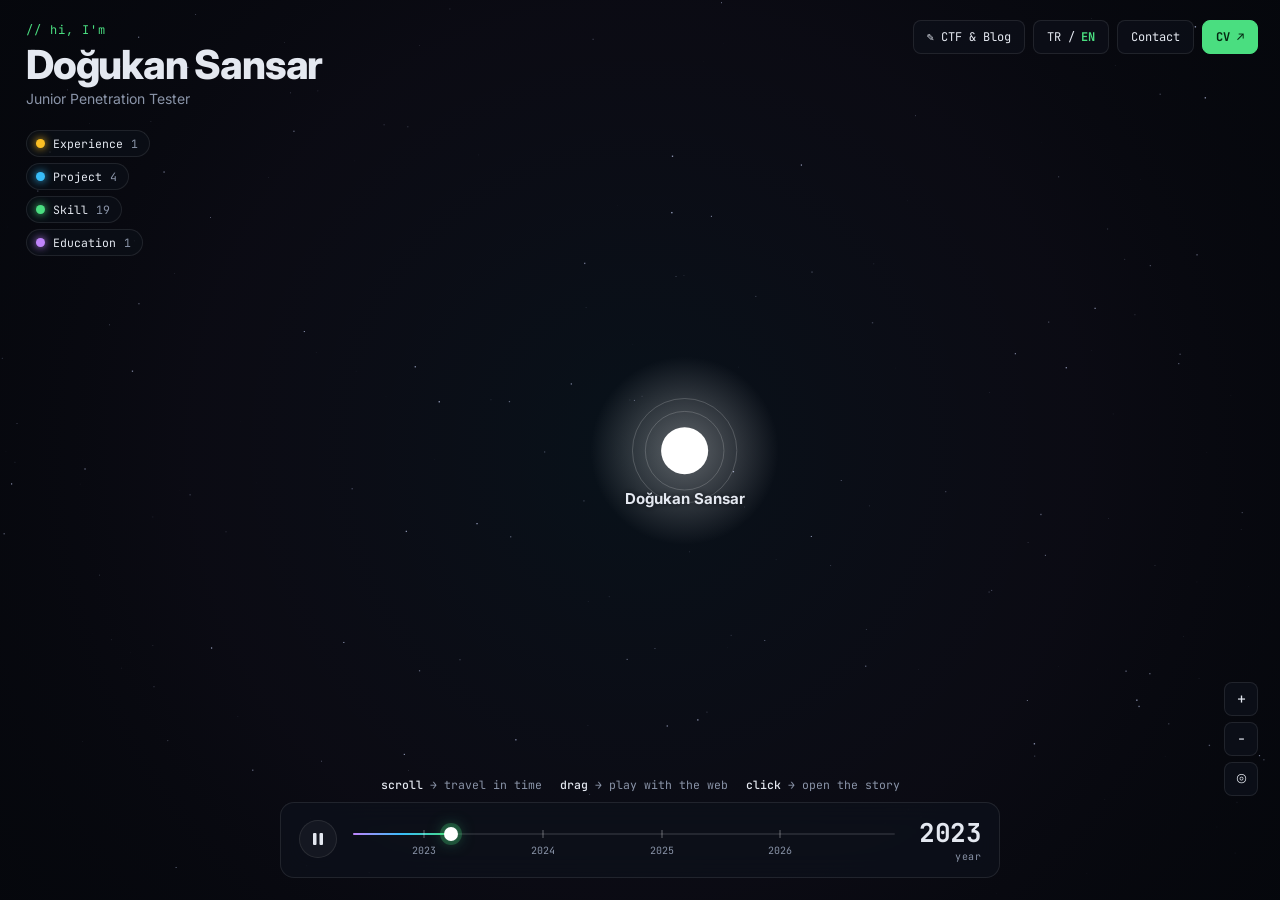
==== index.html @ 7b756121 "Kişisel site: etkileşimli CV, klasik CV, CTF & Blog Co-Authored-By: Claude Opus 5.5 <noreply@anthrop" ====
<!doctype html>
<html lang="tr">
<head>
<meta charset="utf-8">
<meta name="viewport" content="width=device-width, initial-scale=1, viewport-fit=cover">
<title>Doğukan Sansar — Junior Pentester</title>
<meta name="description" content="Doğukan Sansar — junior pentester. Etkileşimli özgeçmiş, CTF çözümleri ve blog yazıları.">
<link rel="preconnect" href="https://fonts.googleapis.com">
<link rel="preconnect" href="https://fonts.gstatic.com" crossorigin>
<link href="https://fonts.googleapis.com/css2?family=Inter:wght@400;500;600;700;800&family=JetBrains+Mono:wght@400;500;700&display=swap" rel="stylesheet">
<style>
  :root {
    --bg: #05070c;
    --panel: rgba(13, 17, 26, 0.82);
    --border: rgba(255, 255, 255, 0.09);
    --text: #e4e8f0;
    --muted: #8a94a8;
    --self: #ffffff;
    --job: #fbbf24;
    --project: #38bdf8;
    --skill: #4ade80;
    --edu: #c084fc;
    --mono: "JetBrains Mono", ui-monospace, Consolas, monospace;
    --sans: "Inter", system-ui, -apple-system, "Segoe UI", sans-serif;
  }
  * { box-sizing: border-box; }
  html, body { margin: 0; height: 100%; overflow: hidden; background: var(--bg); color: var(--text); font-family: var(--sans); }
  button { font: inherit; color: inherit; }
  a { color: var(--project); }

  canvas#net { position: fixed; inset: 0; width: 100%; height: 100%; display: block; cursor: grab; touch-action: none; }
  canvas#net.dragging { cursor: grabbing; }
  canvas#net.pointer { cursor: pointer; }

  .glass { background: var(--panel); border: 1px solid var(--border); backdrop-filter: blur(14px); -webkit-backdrop-filter: blur(14px); }

  /* ---- Header ---- */
  .id { position: fixed; top: 22px; left: 26px; pointer-events: none; max-width: min(420px, 60vw); }
  .id .hello { font-family: var(--mono); font-size: 12px; color: var(--skill); letter-spacing: .08em; }
  .id h1 { margin: 6px 0 4px; font-size: clamp(26px, 4vw, 40px); font-weight: 800; letter-spacing: -0.03em; line-height: 1.05; }
  .id .role { color: var(--muted); font-size: 14px; }

  .legend { position: fixed; top: 130px; left: 26px; display: flex; flex-direction: column; gap: 6px; }
  .chip {
    display: inline-flex; align-items: center; gap: 8px; padding: 5px 11px 5px 9px; border-radius: 999px;
    font-family: var(--mono); font-size: 11.5px; cursor: pointer; transition: opacity .2s, border-color .2s;
    background: rgba(13,17,26,.6); border: 1px solid var(--border); width: max-content;
  }
  .chip:hover { border-color: rgba(255,255,255,.25); }
  .chip.off { opacity: .35; }
  .chip i { width: 9px; height: 9px; border-radius: 50%; display: block; box-shadow: 0 0 8px currentColor; background: currentColor; }
  .chip .n { color: var(--muted); }

  .top-right { position: fixed; top: 20px; right: 22px; display: flex; gap: 8px; align-items: center; }
  .tbtn {
    font-family: var(--mono); font-size: 12px; padding: 8px 13px; border-radius: 8px; cursor: pointer;
    border: 1px solid var(--border); background: rgba(13,17,26,.7); text-decoration: none; color: var(--text);
    display: inline-flex; align-items: center; gap: 6px; white-space: nowrap;
  }
  .tbtn:hover { border-color: rgba(255,255,255,.3); }
  .tbtn b { color: var(--skill); }
  .tbtn.accent { background: var(--skill); color: #052611; border-color: var(--skill); font-weight: 700; }

  /* ---- Timeline ---- */
  .timeline {
    position: fixed; left: 50%; bottom: 22px; transform: translateX(-50%);
    width: min(720px, calc(100vw - 32px)); border-radius: 14px; padding: 12px 18px 14px;
    display: grid; grid-template-columns: auto 1fr auto; gap: 16px; align-items: center;
  }
  .play {
    width: 38px; height: 38px; border-radius: 50%; border: 1px solid var(--border); background: rgba(255,255,255,.04);
    cursor: pointer; display: grid; place-items: center;
  }
  .play:hover { border-color: var(--skill); }
  .play svg { width: 14px; height: 14px; fill: var(--text); }
  .track { position: relative; height: 34px; cursor: pointer; touch-action: none; }
  .track .line { position: absolute; left: 0; right: 0; top: 11px; height: 2px; background: rgba(255,255,255,.1); border-radius: 2px; }
  .track .fill { position: absolute; left: 0; top: 11px; height: 2px; background: linear-gradient(90deg, var(--edu), var(--project), var(--skill)); border-radius: 2px; }
  .track .knob {
    position: absolute; top: 5px; width: 14px; height: 14px; margin-left: -7px; border-radius: 50%;
    background: #fff; box-shadow: 0 0 0 4px rgba(74,222,128,.25), 0 0 16px rgba(74,222,128,.6);
  }
  .track .tick { position: absolute; top: 22px; font-family: var(--mono); font-size: 10px; color: var(--muted); transform: translateX(-50%); }
  .track .dot { position: absolute; top: 8px; width: 2px; height: 8px; margin-left: -1px; background: rgba(255,255,255,.18); }
  .year { font-family: var(--mono); font-weight: 700; font-size: 26px; min-width: 70px; text-align: right; letter-spacing: -0.02em; }
  .year small { display: block; font-size: 10px; font-weight: 400; color: var(--muted); letter-spacing: .05em; }

  .hint {
    position: fixed; left: 50%; bottom: 108px; transform: translateX(-50%); font-family: var(--mono); font-size: 11.5px;
    color: var(--muted); display: flex; gap: 18px; transition: opacity .8s; pointer-events: none; white-space: nowrap;
  }
  .hint span b { color: var(--text); font-weight: 500; }
  .hint.hide { opacity: 0; }

  .cam { position: fixed; right: 22px; bottom: 104px; display: flex; flex-direction: column; gap: 6px; }
  .cam button { width: 34px; height: 34px; border-radius: 8px; cursor: pointer; font-family: var(--mono); font-size: 15px; }

  /* ---- Detail panel ---- */
  .panel {
    position: fixed; top: 76px; right: 22px; bottom: 100px; width: min(380px, calc(100vw - 32px));
    border-radius: 16px; padding: 24px 24px 20px; overflow-y: auto;
    transform: translateX(calc(100% + 40px)); transition: transform .45s cubic-bezier(.2,.8,.2,1);
  }
  .panel.open { transform: none; }
  .panel .close { position: absolute; top: 14px; right: 14px; width: 30px; height: 30px; border-radius: 8px; border: 1px solid var(--border); background: transparent; cursor: pointer; }
  .panel .type { font-family: var(--mono); font-size: 11px; letter-spacing: .1em; text-transform: uppercase; display: flex; align-items: center; gap: 8px; }
  .panel .type i { width: 8px; height: 8px; border-radius: 50%; background: currentColor; box-shadow: 0 0 10px currentColor; }
  .panel h2 { margin: 10px 0 2px; font-size: 24px; letter-spacing: -0.02em; line-height: 1.2; padding-right: 30px; }
  .panel .org { color: var(--muted); font-size: 14.5px; }
  .panel .date { font-family: var(--mono); font-size: 12px; color: var(--muted); margin-top: 6px; }
  .panel p { color: #c3cad8; font-size: 14.5px; line-height: 1.65; }
  .panel ul { padding-left: 18px; color: #c3cad8; font-size: 14px; line-height: 1.6; }
  .panel li { margin: 4px 0; }
  .panel h4 { font-family: var(--mono); font-size: 11px; color: var(--muted); letter-spacing: .1em; text-transform: uppercase; margin: 22px 0 10px; font-weight: 500; }
  .conns { display: flex; flex-wrap: wrap; gap: 6px; }
  .conn { font-family: var(--mono); font-size: 12px; padding: 4px 10px; border-radius: 6px; cursor: pointer; border: 1px solid var(--border); background: rgba(255,255,255,.03); display: inline-flex; gap: 7px; align-items: center; }
  .conn:hover { background: rgba(255,255,255,.08); }
  .conn i { width: 7px; height: 7px; border-radius: 50%; background: currentColor; }
  .conn span { color: var(--text); }
  .panel .links { display: flex; flex-wrap: wrap; gap: 8px; margin-top: 18px; }


  noscript { position: fixed; inset: 0; display: grid; place-items: center; padding: 30px; text-align: center; }

  /* ---- Mobile ---- */
  @media (max-width: 720px) {
    .id { top: 16px; left: 16px; }
    .id .role { font-size: 12.5px; }
    .legend { top: auto; bottom: 104px; left: 0; right: 0; flex-direction: row; overflow-x: auto; padding: 0 16px; scrollbar-width: none; }
    .legend::-webkit-scrollbar { display: none; }
    .top-right { top: 14px; right: 14px; flex-direction: column; align-items: flex-end; }
    .top-right .wide { display: none; }
    .timeline { bottom: 14px; padding: 10px 14px 12px; gap: 12px; }
    .year { font-size: 20px; min-width: 52px; }
    .hint { display: none; }
    .cam { display: none; }
    .panel { top: auto; bottom: 0; right: 0; left: 0; width: 100%; max-height: 68vh; border-radius: 18px 18px 0 0; transform: translateY(105%); }
    .panel.open { transform: none; }
  }

</style>
</head>
<body>

<canvas id="net" aria-label="Etkileşimli kariyer ağı / interactive career network"></canvas>

<div class="id">
  <div class="hello" id="hello"></div>
  <h1 id="name"></h1>
  <div class="role" id="role"></div>
</div>

<div class="legend" id="legend"></div>

<div class="top-right">
  <a class="tbtn" href="yazilar.html" id="posts-link"></a>
  <button class="tbtn" id="lang-btn" aria-label="Dil / Language"></button>
  <button class="tbtn wide" id="contact-btn"></button>
  <a class="tbtn accent" href="klasik.html" id="flat-btn"></a>
</div>

<div class="hint" id="hint"></div>

<div class="timeline glass">
  <button class="play" id="play" aria-label="Oynat / Play"></button>
  <div class="track" id="track"></div>
  <div class="year" id="year"></div>
</div>

<div class="cam">
  <button class="glass" id="zin" aria-label="Yakınlaştır">+</button>
  <button class="glass" id="zout" aria-label="Uzaklaştır">−</button>
  <button class="glass" id="zfit" aria-label="Ortala">◎</button>
</div>

<aside class="panel glass" id="panel" aria-live="polite"></aside>

<noscript>Bu site JavaScript gerektirir. / This site requires JavaScript.</noscript>

<script>
/* =========================================================================
   İÇERİK — Siteyi güncellemek için yalnızca bu bölümü düzenle.
   CONTENT — edit only this block.

   Her öğe ağda bir yıldızdır. "links" ile başka öğelere bağlanır.
   Yeteneklerin yılı otomatik hesaplanır (ilk kullanıldığı öğenin yılı).
   Metinler { tr: "...", en: "..." } şeklinde ya da tek dilde düz yazı olabilir.
   ========================================================================= */
const PROFILE = {
  name: "Doğukan Sansar",
  role: { tr: "Junior Pentester", en: "Junior Penetration Tester" },
  summary: {
    tr: "Lise öğrencisiyim ve 2 yılı aşkın süredir ForDefence'ta junior pentester olarak çalışıyorum. Sızma testleri ve phishing farkındalık simülasyonları yapıyor, boş zamanlarımda kendi güvenlik ve yapay zekâ araçlarımı geliştiriyorum.",
    en: "I'm a high school student and have been working as a junior penetration tester at ForDefence for over two years. I run penetration tests and phishing awareness simulations, and in my spare time I build my own security and AI tools.",
  },
  email: "talhadogukansansar@gmail.com",
  socials: [
    { label: "GitHub",   url: "https://github.com/Edogusss" },
    { label: "LinkedIn", url: "https://www.linkedin.com/in/do%C4%9Fukan-sansar-b55b90273" },
  ],
  languages: { tr: "Türkçe (ana dil) · İngilizce (C1) · Almanca (B2)", en: "Turkish (native) · English (C1) · German (B2)" },
  cvPdf: "",   // örn. "cv.pdf"
};

const ITEMS = [
  // ---- Eğitim / Education
  { id: "school", type: "edu", year: 2023.7,
    title: { tr: "Lise Öğrenimi", en: "High School" },
    date: { tr: "Devam ediyor", en: "In progress" },
    desc: { tr: "Okulla birlikte profesyonel olarak siber güvenlik alanında çalışıyorum.", en: "Working professionally in cyber security alongside school." },
    links: ["linux"] },

  // ---- Deneyim / Experience
  { id: "fordefence", type: "job", year: 2024.35,
    title: { tr: "Junior Pentester", en: "Junior Penetration Tester" }, org: "ForDefence",
    date: { tr: "May 2024 — Günümüz", en: "May 2024 — Present" },
    points: {
      tr: ["Web uygulamaları ve ağ altyapıları için sızma testleri", "Bulguların raporlanması ve çözüm önerileri", "Kurumlar için phishing farkındalık simülasyonları", "Kendi kurduğum test laboratuvarını ekip içi pratik için paylaşma"],
      en: ["Penetration tests for web applications and network infrastructure", "Reporting findings with remediation advice", "Phishing awareness simulations for organisations", "Sharing my own test lab with the team for hands-on practice"],
    },
    links: ["pentest", "nmap", "kali", "websec", "phishing", "reporting", "linux"] },

  // ---- Projeler / Projects  (ilk link = projenin bağlı olduğu yer)
  { id: "testlab", type: "project", year: 2025.5, title: { tr: "Pentest Test Labı", en: "Pentest Test Lab" },
    desc: { tr: "Farklı zorluk seviyelerinde 4 test makinesi ve bir Active Directory laboratuvarından oluşan kendi test ortamım. Önce kendim için kurdum, herkesin işine yarayacağını fark edince ekip arkadaşlarımla paylaştım.",
            en: "My own test environment: 4 test machines of varying difficulty plus an Active Directory lab. I built it for myself first, then shared it with my teammates once I saw how useful it was." },
    links: ["me", "fordefence", "pentest", "ad", "linux", "kali"], url: "" },
  { id: "xsslab", type: "project", year: 2026.6, title: { tr: "XSS Akademi", en: "XSS Academy" },
    desc: { tr: "Kendi öğrenimim için yaptığım, teori ve uygulamayı birleştiren, seviye seviye ilerleyen bir XSS eğitim platformu. Her seviyede açıklama, savunmasız kod örneği, ipucu ve çözüm var.",
            en: "A level-based XSS training platform I built for my own learning, combining theory and practice. Each level has an explanation, vulnerable code sample, hint and solution." },
    links: ["me", "websec", "node", "js"], url: "" },
  { id: "orbit", type: "project", year: 2026.53, title: "Orbit",
    desc: { tr: "Kendi sunucumda çalışan, WhatsApp ve Telegram üzerinden konuşan, sesle uyanan ve sesimden beni tanıyan yapay zekâ asistanı. Takvim, mail, hatırlatma ve toplantı notlarını tek yerde topluyor.",
            en: "A self-hosted AI assistant that talks over WhatsApp and Telegram, wakes up by voice and recognises me by my voice. It brings calendar, mail, reminders and meeting notes together." },
    links: ["me", "python", "fastapi", "nextjs", "ts", "docker", "postgres", "redis", "llm", "voice"], url: "yazi.html?y=orbit" },
  { id: "site", type: "project", year: 2026.8, title: { tr: "Bu site", en: "This site" },
    desc: { tr: "Kariyerimi canlı bir ağ olarak gösteren etkileşimli özgeçmiş; CTF çözümlerim ve blog yazılarım için ayrı bir bölümü var.",
            en: "An interactive resume showing my career as a living network, with a section for my CTF write-ups and blog posts." },
    links: ["me", "js"], url: "" },

  // ---- Yetenekler / Skills  (yılı otomatik)
  { id: "pentest", type: "skill", title: { tr: "Sızma Testi", en: "Penetration Testing" }, group: "sec" },
  { id: "websec", type: "skill", title: { tr: "Web Güvenliği", en: "Web Security" }, group: "sec" },
  { id: "phishing", type: "skill", title: { tr: "Phishing Simülasyonu", en: "Phishing Simulation" }, group: "sec" },
  { id: "ad", type: "skill", title: "Active Directory", group: "sec" },
  { id: "reporting", type: "skill", title: { tr: "Pentest Raporlama", en: "Pentest Reporting" }, group: "sec" },
  { id: "nmap", type: "skill", title: "Nmap", group: "tool" },
  { id: "kali", type: "skill", title: "Kali Linux", group: "tool" },
  { id: "linux", type: "skill", title: "Linux", group: "tool" },
  { id: "docker", type: "skill", title: "Docker", group: "tool" },
  { id: "python", type: "skill", title: "Python", group: "dev" },
  { id: "fastapi", type: "skill", title: "FastAPI", group: "dev" },
  { id: "js", type: "skill", title: "JavaScript", group: "dev" },
  { id: "ts", type: "skill", title: "TypeScript", group: "dev" },
  { id: "nextjs", type: "skill", title: "Next.js", group: "dev" },
  { id: "node", type: "skill", title: "Node.js", group: "dev" },
  { id: "postgres", type: "skill", title: "PostgreSQL", group: "dev" },
  { id: "redis", type: "skill", title: "Redis", group: "dev" },
  { id: "llm", type: "skill", title: { tr: "Yerel LLM (Ollama)", en: "Local LLMs (Ollama)" }, group: "ai" },
  { id: "voice", type: "skill", title: { tr: "Ses Tanıma (Whisper, Vosk)", en: "Speech (Whisper, Vosk)" }, group: "ai" },
];

/* ---- Arayüz metinleri / UI strings ---- */
const UI = {
  tr: {
    hello: "// merhaba, ben", types: { self: "Ben", job: "Deneyim", project: "Proje", skill: "Yetenek", edu: "Eğitim" },
    flat: "CV", contact: "İletişim", close: "Kapat ✕", print: "Yazdır / PDF",
    connections: "Bağlantılar", usedIn: "Kullandığım yerler", built: "Kullanılanlar", firstSeen: "İlk kez",
    hint: ["<b>kaydır</b> → zamanda gez", "<b>sürükle</b> → ağı oynat", "<b>tıkla</b> → hikâyeyi aç"],
    now: "bugün", posts: "✎ CTF & Blog", year: "yıl", about: "Hakkımda", languages: "Diller", view: "İncele ↗",
    sections: { job: "Deneyim", edu: "Eğitim", project: "Projeler", skill: "Yetenekler" },
    groups: { sec: "Güvenlik", tool: "Araçlar", dev: "Yazılım", ai: "Yapay Zekâ" },
  },
  en: {
    hello: "// hi, I'm", types: { self: "Me", job: "Experience", project: "Project", skill: "Skill", edu: "Education" },
    flat: "CV", contact: "Contact", close: "Close ✕", print: "Print / PDF",
    connections: "Connections", usedIn: "Where I used it", built: "Built with", firstSeen: "Since",
    hint: ["<b>scroll</b> → travel in time", "<b>drag</b> → play with the web", "<b>click</b> → open the story"],
    now: "today", posts: "✎ CTF & Blog", year: "year", about: "About", languages: "Languages", view: "View ↗",
    sections: { job: "Experience", edu: "Education", project: "Projects", skill: "Skills" },
    groups: { sec: "Security", tool: "Tools", dev: "Development", ai: "AI" },
  },
};

/* =========================================================================
   Motor / Engine
   ========================================================================= */
const COLORS = { self: "#ffffff", job: "#fbbf24", project: "#38bdf8", skill: "#4ade80", edu: "#c084fc" };
const RADIUS = { self: 20, job: 12, edu: 12, project: 9, skill: 5 };
const LINK_LEN = { self: 170, job: 120, edu: 120, project: 95, skill: 70 };
const TYPE_ORDER = ["job", "project", "skill", "edu"];

let lang = null;
try { lang = localStorage.getItem("lang"); } catch (e) {}
if (lang !== "tr" && lang !== "en") lang = (navigator.language || "tr").toLowerCase().startsWith("en") ? "en" : "tr";
const T = (v) => (v == null ? "" : typeof v === "object" && !Array.isArray(v) ? (v[lang] ?? v.tr ?? v.en) : v);
const esc = (s) => String(s).replace(/[&<>"']/g, (c) => ({ "&": "&amp;", "<": "&lt;", ">": "&gt;", '"': "&quot;", "'": "&#39;" }[c]));
const $ = (id) => document.getElementById(id);
const reduced = window.matchMedia("(prefers-reduced-motion: reduce)").matches;

/* ---- Build graph ---- */
const nodes = [{ id: "me", type: "self", title: PROFILE.name, year: -Infinity }, ...ITEMS.map((x) => ({ ...x }))];
const byId = Object.fromEntries(nodes.map((n) => [n.id, n]));
const edges = [];
const edgeKey = new Set();
function addEdge(a, b) {
  if (!byId[a] || !byId[b] || a === b) return;
  const k = a < b ? a + "|" + b : b + "|" + a;
  if (edgeKey.has(k)) return;
  edgeKey.add(k);
  edges.push({ s: byId[a], t: byId[b] });
}
for (const n of ITEMS) {
  if (n.type === "job" || n.type === "edu") addEdge("me", n.id);
  (n.links || []).forEach((l) => addEdge(n.id, l));
}
nodes.forEach((n) => (n.nb = new Set()));
edges.forEach((e) => { e.s.nb.add(e.t); e.t.nb.add(e.s); });
// Yetenek yılı = onu kullanan ilk öğenin yılı
for (const n of nodes) if (n.type === "skill" && n.year == null) {
  const ys = [...n.nb].map((m) => m.year).filter((y) => isFinite(y));
  n.year = ys.length ? Math.min(...ys) : 0;
}
for (const n of nodes) {
  n.x = (Math.random() - 0.5) * 10; n.y = (Math.random() - 0.5) * 10; n.vx = 0; n.vy = 0;
  n.vis = n.type === "self" ? 1 : 0; n.phase = Math.random() * Math.PI * 2;
  n.r = RADIUS[n.type] + (n.type === "skill" ? Math.min(n.nb.size, 6) * 0.9 : 0);
}
const me = byId.me;

const years = nodes.filter((n) => isFinite(n.year)).map((n) => n.year);
const NOW = new Date().getFullYear() + new Date().getMonth() / 12;
const T0 = Math.floor(Math.min(...years)) - 0.6;
const T1 = Math.max(NOW, Math.max(...years)) + 0.05;
let time = reduced ? T1 : T0;
let playing = !reduced;
const hidden = new Set();

/* ---- Canvas & camera ---- */
const cv = $("net"), ctx = cv.getContext("2d");
let W = 0, H = 0, DPR = 1;
const cam = { x: 0, y: 0, k: 1, tk: 1, tx: 0, ty: 0 };
function resize() {
  DPR = Math.min(window.devicePixelRatio || 1, 2);
  W = innerWidth; H = innerHeight;
  cv.width = W * DPR; cv.height = H * DPR;
  fitTarget();
}
// Kamera, kullanıcı elle yakınlaştırana/kaydırana kadar ağın tamamını ekrana sığdırır.
let autoFit = true;
function autoFrame() {
  const vis = nodes.filter((n) => n.vis > 0.3);
  if (vis.length < 2) return;
  let x0 = Infinity, y0 = Infinity, x1 = -Infinity, y1 = -Infinity;
  for (const n of vis) { x0 = Math.min(x0, n.x); y0 = Math.min(y0, n.y); x1 = Math.max(x1, n.x); y1 = Math.max(y1, n.y); }
  const mobile = W < 720;
  const padX = mobile ? 50 : 140, top = mobile ? 110 : 90, bottom = mobile ? 150 : 120;
  const k = Math.min((W - padX * 2) / Math.max(x1 - x0, 1), (H - top - bottom) / Math.max(y1 - y0, 1));
  cam.tk = Math.max(0.3, Math.min(1.3, k));
  cam.tx = (x0 + x1) / 2;
  cam.ty = (y0 + y1) / 2 + (bottom - top) / 2 / cam.tk;
}
function fitTarget() {
  const mobile = W < 720;
  cam.tk = Math.max(0.45, Math.min(1.3, Math.min(W, H) / (mobile ? 640 : 760)));
  cam.tx = mobile ? 0 : -40; cam.ty = mobile ? 20 : 0;
}
const toScreen = (x, y) => [(x - cam.x) * cam.k + W / 2, (y - cam.y) * cam.k + H / 2];
const toWorld = (sx, sy) => [(sx - W / 2) / cam.k + cam.x, (sy - H / 2) / cam.k + cam.y];

/* ---- Stars ---- */
const stars = Array.from({ length: 260 }, () => ({
  x: Math.random() * 3000 - 1500, y: Math.random() * 3000 - 1500,
  z: 0.05 + Math.random() * 0.25, s: Math.random() * 1.2 + 0.2, p: Math.random() * 6.28,
}));

/* ---- Physics ---- */
let alpha = 1;
function physics() {
  const live = nodes.filter((n) => n.vis > 0.02);
  // itme + çarpışma
  for (let i = 0; i < live.length; i++) {
    const a = live[i];
    for (let j = i + 1; j < live.length; j++) {
      const b = live[j];
      let dx = b.x - a.x, dy = b.y - a.y;
      let d2 = dx * dx + dy * dy;
      if (d2 < 0.01) { dx = Math.random() - 0.5; dy = Math.random() - 0.5; d2 = 0.5; }
      const d = Math.sqrt(d2);
      const str = (a.type === "skill" && b.type === "skill" ? 260 : 520) * alpha * a.vis * b.vis;
      let f = str / d2;
      const min = a.r + b.r + 14;
      if (d < min) f += (min - d) / d * 0.25;
      a.vx -= dx * f; a.vy -= dy * f; b.vx += dx * f; b.vy += dy * f;
    }
  }
  // yaylar
  for (const e of edges) {
    const a = e.s, b = e.t;
    if (a.vis < 0.02 || b.vis < 0.02) continue;
    const L = (LINK_LEN[a.type] + LINK_LEN[b.type]) / 2;
    const dx = b.x - a.x, dy = b.y - a.y, d = Math.sqrt(dx * dx + dy * dy) || 1;
    const s = 0.5 / Math.min(a.nb.size, b.nb.size + 1);
    const l = (d - L) / d * alpha * s * Math.min(a.vis, b.vis);
    const wa = a.nb.size / (a.nb.size + b.nb.size), wb = 1 - wa;
    b.vx -= dx * l * wa; b.vy -= dy * l * wa; a.vx += dx * l * wb; a.vy += dy * l * wb;
  }
  for (const n of live) {
    n.vx -= n.x * 0.014 * alpha; n.vy -= n.y * 0.014 * alpha;   // merkeze çekim
    if (n === me || n === drag.node) { n.vx = n.vy = 0; if (n === me && drag.node !== me) { n.x *= 0.9; n.y *= 0.9; } continue; }
    n.vx *= 0.6; n.vy *= 0.6;
    n.x += n.vx; n.y += n.vy;
  }
  alpha += ((drag.node ? 0.3 : 0.012) - alpha) * 0.02;
}

/* ---- Timeline-driven visibility ---- */
function updateVisibility() {
  for (const n of nodes) {
    if (n === me) continue;
    const target = !hidden.has(n.type) && time >= n.year ? 1 : 0;
    if (target && n.vis === 0) {
      // yeni doğan yıldız: görünür bir komşusunun yanında belirir
      const parent = [...n.nb].find((m) => m.vis > 0.5) || me;
      const a = Math.random() * Math.PI * 2;
      n.x = parent.x + Math.cos(a) * 30; n.y = parent.y + Math.sin(a) * 30; n.vx = n.vy = 0;
      n.born = performance.now();
      alpha = Math.max(alpha, 0.5);
    }
    n.vis += (target - n.vis) * 0.08;
    if (n.vis < 0.003 && !target) n.vis = 0;
  }
}

/* ---- Interaction state ---- */
let hover = null, selected = null;
const drag = { node: null, pan: false, sx: 0, sy: 0, moved: false, id: null };
const pointers = new Map();
let pinch = null;

function focusSet() {
  const f = selected || hover;
  if (!f) return null;
  const s = new Set([f, ...f.nb]);
  return s;
}

/* ---- Render ---- */
function hexA(hex, a) {
  const n = parseInt(hex.slice(1), 16);
  return `rgba(${n >> 16},${(n >> 8) & 255},${n & 255},${a})`;
}

function draw(now) {
  const t = now / 1000;
  ctx.setTransform(DPR, 0, 0, DPR, 0, 0);
  ctx.fillStyle = "#05070c"; ctx.fillRect(0, 0, W, H);

  // nebula
  const g = ctx.createRadialGradient(W / 2, H / 2, 0, W / 2, H / 2, Math.max(W, H) * 0.7);
  g.addColorStop(0, "rgba(56,189,248,0.06)"); g.addColorStop(0.5, "rgba(192,132,252,0.03)"); g.addColorStop(1, "rgba(0,0,0,0)");
  ctx.fillStyle = g; ctx.fillRect(0, 0, W, H);

  for (const s of stars) {
    let x = (s.x - cam.x * s.z) % W, y = (s.y - cam.y * s.z) % H;
    if (x < 0) x += W; if (y < 0) y += H;
    ctx.globalAlpha = 0.35 + 0.35 * Math.sin(t * 1.3 + s.p);
    ctx.fillStyle = "#cfd8ff";
    ctx.fillRect(x, y, s.s, s.s);
  }
  ctx.globalAlpha = 1;

  const fs = focusSet();
  const fl = (n) => n.x + Math.cos(t * 0.6 + n.phase) * 2.5;
  const fy = (n) => n.y + Math.sin(t * 0.8 + n.phase) * 2.5;

  // kenarlar
  ctx.lineWidth = 1;
  for (const e of edges) {
    const a = e.s, b = e.t, v = Math.min(a.vis, b.vis);
    if (v < 0.02) continue;
    const on = fs && fs.has(a) && fs.has(b) && (a === (selected || hover) || b === (selected || hover));
    const [x1, y1] = toScreen(fl(a), fy(a)), [x2, y2] = toScreen(fl(b), fy(b));
    const grad = ctx.createLinearGradient(x1, y1, x2, y2);
    const al = (fs ? (on ? 0.85 : 0.04) : 0.22) * v;
    grad.addColorStop(0, hexA(COLORS[a.type], al)); grad.addColorStop(1, hexA(COLORS[b.type], al));
    ctx.strokeStyle = grad; ctx.lineWidth = on ? 1.6 : 1;
    ctx.beginPath(); ctx.moveTo(x1, y1); ctx.lineTo(x2, y2); ctx.stroke();
    if (on) {
      // akan ışık parçacıkları
      for (let k = 0; k < 3; k++) {
        const p = (t * 0.45 + k / 3) % 1;
        const from = a === (selected || hover) ? 0 : 1;
        const q = from ? 1 - p : p;
        ctx.fillStyle = hexA(COLORS[(selected || hover).type], 0.9 * v);
        ctx.beginPath(); ctx.arc(x1 + (x2 - x1) * q, y1 + (y2 - y1) * q, 1.8, 0, 6.28); ctx.fill();
      }
    }
  }

  // düğümler
  const sorted = nodes.filter((n) => n.vis > 0.01).sort((a, b) => a.r - b.r);
  for (const n of sorted) {
    const [x, y] = toScreen(fl(n), fy(n));
    const dim = fs && !fs.has(n);
    const age = n.born ? (now - n.born) / 1000 : 9;
    const pop = age < 0.6 ? 1 + Math.sin(age / 0.6 * Math.PI) * 0.6 : 1;
    const r = n.r * Math.min(1.6, Math.max(0.6, cam.k)) * n.vis * pop * (n === hover || n === selected ? 1.25 : 1);
    const c = COLORS[n.type];
    const al = (dim ? 0.15 : 1) * n.vis;

    // hale
    const glow = ctx.createRadialGradient(x, y, 0, x, y, r * 4);
    glow.addColorStop(0, hexA(c, 0.35 * al)); glow.addColorStop(1, hexA(c, 0));
    ctx.fillStyle = glow; ctx.beginPath(); ctx.arc(x, y, r * 4, 0, 6.28); ctx.fill();

    if (n.type === "self") {
      // yörünge halkaları
      ctx.strokeStyle = `rgba(255,255,255,${0.18 * al})`; ctx.lineWidth = 1;
      for (let k = 0; k < 2; k++) {
        ctx.beginPath(); ctx.arc(x, y, r * (1.7 + k * 0.6) + Math.sin(t * 2 + k) * 2, 0, 6.28); ctx.stroke();
      }
    }
    ctx.fillStyle = hexA(c, al);
    ctx.beginPath(); ctx.arc(x, y, r, 0, 6.28); ctx.fill();
    if (n.type === "job" || n.type === "edu") {
      ctx.strokeStyle = hexA("#05070c", al); ctx.lineWidth = 2;
      ctx.beginPath(); ctx.arc(x, y, r * 0.45, 0, 6.28); ctx.stroke();
    }

    // etiket
    const showLabel = n.type !== "skill" || cam.k > 0.75 || (fs && fs.has(n));
    if (showLabel && n.vis > 0.3) {
      const label = T(n.title);
      ctx.globalAlpha = (dim ? 0.2 : 1) * Math.min(1, (n.vis - 0.3) * 2);
      if (n.type === "self") ctx.font = `700 ${15}px Inter, sans-serif`;
      else if (n.type === "skill") ctx.font = `400 11px "JetBrains Mono", monospace`;
      else ctx.font = `600 12.5px Inter, sans-serif`;
      ctx.textAlign = "center"; ctx.textBaseline = "top";
      ctx.fillStyle = n.type === "skill" ? "#a9f5c4" : "#e4e8f0";
      ctx.shadowColor = "#05070c"; ctx.shadowBlur = 6;
      ctx.fillText(label, x, y + r + (n.type === "self" ? 18 : 7));
      ctx.shadowBlur = 0; ctx.globalAlpha = 1;
    }
  }
}

/* ---- Main loop ---- */
let lastUi = 0, lastFrame = 0;
function frame(now) {
  const dt = lastFrame ? Math.min(0.25, (now - lastFrame) / 1000) : 0;
  lastFrame = now;
  if (playing) {
    time += (T1 - T0) * dt / 9;   // kare hızından bağımsız: ~9 saniyede tüm kariyer
    if (time >= T1) { time = T1; playing = false; updatePlayIcon(); }
  }
  updateVisibility();
  physics();
  const k = 0.08;
  cam.k += (cam.tk - cam.k) * k;
  if (autoFit && !selected && !drag.node) autoFrame();
  if (!drag.pan && !pinch) { cam.x += (cam.tx - cam.x) * k; cam.y += (cam.ty - cam.y) * k; }
  draw(now);
  if (now - lastUi > 50) { updateTimeline(); lastUi = now; }
  requestAnimationFrame(frame);
}

/* ---- Hit test ---- */
function pick(sx, sy) {
  const [wx, wy] = toWorld(sx, sy);
  let best = null, bd = Infinity;
  for (const n of nodes) {
    if (n.vis < 0.5) continue;
    const d = Math.hypot(n.x - wx, n.y - wy);
    const rr = (n.r * Math.min(1.6, Math.max(0.6, cam.k))) / cam.k + 8 / cam.k;
    if (d < rr && d < bd) { best = n; bd = d; }
  }
  return best;
}

/* ---- Pointer events ---- */
cv.addEventListener("pointerdown", (e) => {
  cv.setPointerCapture(e.pointerId);
  pointers.set(e.pointerId, { x: e.clientX, y: e.clientY });
  if (pointers.size === 2) {
    const [p, q] = [...pointers.values()];
    autoFit = false;
    pinch = { d: Math.hypot(p.x - q.x, p.y - q.y), k: cam.tk };
    drag.node = null; drag.pan = false;
    return;
  }
  dismissHint();
  const n = pick(e.clientX, e.clientY);
  drag.sx = e.clientX; drag.sy = e.clientY; drag.moved = false; drag.id = e.pointerId;
  if (n) { drag.node = n; } else { drag.pan = true; drag.cx = cam.x; drag.cy = cam.y; }
  cv.classList.add("dragging");
});
cv.addEventListener("pointermove", (e) => {
  if (pointers.has(e.pointerId)) pointers.set(e.pointerId, { x: e.clientX, y: e.clientY });
  if (pinch && pointers.size === 2) {
    const [p, q] = [...pointers.values()];
    cam.tk = cam.k = clampK(pinch.k * Math.hypot(p.x - q.x, p.y - q.y) / pinch.d);
    return;
  }
  if (drag.id === e.pointerId && (drag.node || drag.pan)) {
    if (Math.hypot(e.clientX - drag.sx, e.clientY - drag.sy) > 4) drag.moved = true;
    if (drag.node && drag.moved) {
      const [wx, wy] = toWorld(e.clientX, e.clientY);
      drag.node.x = wx; drag.node.y = wy;
      alpha = Math.max(alpha, 0.3);
    } else if (drag.pan) {
      autoFit = false;
      cam.x = cam.tx = drag.cx - (e.clientX - drag.sx) / cam.k;
      cam.y = cam.ty = drag.cy - (e.clientY - drag.sy) / cam.k;
    }
    return;
  }
  const n = pick(e.clientX, e.clientY);
  hover = n;
  cv.classList.toggle("pointer", !!n);
});
function endPointer(e) {
  pointers.delete(e.pointerId);
  if (pointers.size < 2) pinch = null;
  if (drag.id !== e.pointerId) return;
  if (!drag.moved) {
    const n = pick(e.clientX, e.clientY);
    if (n) select(n); else if (drag.pan) select(null);
  }
  drag.node = null; drag.pan = false; drag.id = null;
  cv.classList.remove("dragging");
  if (e.pointerType !== "mouse") hover = null;
}
cv.addEventListener("pointerup", endPointer);
cv.addEventListener("pointercancel", endPointer);
cv.addEventListener("pointerleave", () => { if (!drag.node && !drag.pan) hover = null; });

const clampK = (k) => Math.max(0.3, Math.min(3, k));
// Kaydırma = zamanda yolculuk · Ctrl/⌘ + kaydırma = yakınlaştırma
cv.addEventListener("wheel", (e) => {
  e.preventDefault();
  dismissHint();
  if (e.ctrlKey || e.metaKey) { autoFit = false; cam.tk = clampK(cam.tk * Math.exp(-e.deltaY * 0.002)); return; }
  playing = false; updatePlayIcon();
  time = Math.max(T0, Math.min(T1, time + e.deltaY * 0.004));
}, { passive: false });

$("zin").onclick = () => { autoFit = false; cam.tk = clampK(cam.tk * 1.25); };
$("zout").onclick = () => { autoFit = false; cam.tk = clampK(cam.tk / 1.25); };
$("zfit").onclick = () => { autoFit = true; select(null); };

addEventListener("keydown", (e) => {
  if (e.key === "Escape") { select(null); }
  if (e.target !== document.body) return;
  if (e.key === "ArrowRight") { time = Math.min(T1, time + 0.25); playing = false; updatePlayIcon(); }
  if (e.key === "ArrowLeft") { time = Math.max(T0, time - 0.25); playing = false; updatePlayIcon(); }
  if (e.key === " ") { e.preventDefault(); togglePlay(); }
});

/* ---- Selection & panel ---- */
function select(n) {
  selected = n;
  const p = $("panel");
  if (!n) { p.classList.remove("open"); cam.tx = cam.x; cam.ty = cam.y; return; }
  // seçilen yıldızı panelin solunda ortala
  const mobile = W < 720;
  cam.tx = n.x + (mobile ? 0 : 160 / cam.tk);
  cam.ty = n.y + (mobile ? H * 0.22 / cam.tk : 0);
  renderPanel();
  p.classList.add("open");
  p.scrollTop = 0;
}

function renderPanel() {
  const n = selected; if (!n) return;
  const u = UI[lang], c = COLORS[n.type];
  let h = `<button class="close" id="pclose" aria-label="${u.close}">✕</button>`;
  h += `<div class="type" style="color:${c}"><i></i>${u.types[n.type]}</div>`;
  if (n.type === "self") {
    h += `<h2>${esc(PROFILE.name)}</h2><div class="org">${esc(T(PROFILE.role))}</div>`;
    h += `<p>${esc(T(PROFILE.summary))}</p>`;
    h += `<h4>${u.languages}</h4><p style="margin:0">${esc(T(PROFILE.languages))}</p>`;
    h += `<div class="links">${contactButtons()}</div>`;
  } else {
    h += `<h2>${esc(T(n.title))}</h2>`;
    if (n.org) h += `<div class="org">${esc(T(n.org))}</div>`;
    if (n.date) h += `<div class="date">${esc(T(n.date))}</div>`;
    else if (n.type === "skill") h += `<div class="date">${u.firstSeen}: ${Math.floor(n.year)}</div>`;
    else if (n.type === "project") h += `<div class="date">${Math.floor(n.year)}</div>`;
    if (n.desc) h += `<p>${esc(T(n.desc))}</p>`;
    const pts = T(n.points);
    if (pts && pts.length) h += `<ul>${pts.map((x) => `<li>${esc(x)}</li>`).join("")}</ul>`;
    if (n.url) h += `<div class="links"><a class="tbtn" href="${esc(n.url)}"${/^https?:/.test(n.url) ? ' target="_blank" rel="noopener"' : ""}>${u.view}</a></div>`;
  }
  const groups = {};
  [...n.nb].sort((a, b) => (a.year || 0) - (b.year || 0)).forEach((m) => (groups[m.type] = groups[m.type] || []).push(m));
  const order = n.type === "skill" ? ["job", "project", "edu"] : ["self", "job", "edu", "project", "skill"];
  for (const ty of order) {
    if (!groups[ty]) continue;
    const label = ty === "skill" ? u.built : n.type === "skill" ? u.usedIn : u.connections;
    h += `<h4>${label} · ${u.types[ty]}</h4><div class="conns">` +
      groups[ty].map((m) => `<button class="conn" data-id="${m.id}" style="color:${COLORS[m.type]}"><i></i><span>${esc(T(m.title))}</span></button>`).join("") +
      `</div>`;
  }
  $("panel").innerHTML = h;
  $("pclose").onclick = () => select(null);
  $("panel").querySelectorAll(".conn").forEach((b) => (b.onclick = () => {
    const m = byId[b.dataset.id];
    if (m.vis < 0.5) { time = Math.max(time, m.year + 0.01); playing = false; updatePlayIcon(); }
    select(m);
  }));
}

function contactButtons() {
  return `<a class="tbtn accent" href="mailto:${esc(PROFILE.email)}">${esc(PROFILE.email)}</a>` +
    PROFILE.socials.map((s) => `<a class="tbtn" href="${esc(s.url)}" target="_blank" rel="noopener">${esc(s.label)} ↗</a>`).join("") +
    (PROFILE.cvPdf ? `<a class="tbtn" href="${esc(PROFILE.cvPdf)}" download>PDF ↓</a>` : "");
}

/* ---- Timeline UI ---- */
const track = $("track");
function buildTrack() {
  let h = `<div class="line"></div><div class="fill" id="tfill"></div>`;
  for (let y = Math.ceil(T0); y <= Math.floor(T1); y++) {
    const p = ((y - T0) / (T1 - T0)) * 100;
    h += `<div class="dot" style="left:${p}%"></div>`;
    if (W >= 520 || y % 2 === 0) h += `<div class="tick" style="left:${p}%">${y}</div>`;
  }
  h += `<div class="knob" id="tknob"></div>`;
  track.innerHTML = h;
}
function updateTimeline() {
  const p = ((time - T0) / (T1 - T0)) * 100;
  const f = $("tfill"), k = $("tknob");
  if (f) f.style.width = p + "%";
  if (k) k.style.left = p + "%";
  const atEnd = time >= T1 - 0.01;
  $("year").innerHTML = `${atEnd ? Math.floor(NOW) : Math.floor(Math.max(time, T0 + 0.6))}<small>${atEnd ? UI[lang].now : UI[lang].year}</small>`;
}
function scrub(e) {
  const r = track.getBoundingClientRect();
  time = T0 + Math.max(0, Math.min(1, (e.clientX - r.left) / r.width)) * (T1 - T0);
}
track.addEventListener("pointerdown", (e) => {
  track.setPointerCapture(e.pointerId); playing = false; updatePlayIcon(); dismissHint(); scrub(e);
  track.onpointermove = scrub;
});
track.addEventListener("pointerup", () => (track.onpointermove = null));

function updatePlayIcon() {
  $("play").innerHTML = playing
    ? `<svg viewBox="0 0 14 14"><rect x="2" y="1" width="3.5" height="12" rx="1"/><rect x="8.5" y="1" width="3.5" height="12" rx="1"/></svg>`
    : `<svg viewBox="0 0 14 14"><path d="M3 1.5v11l9.5-5.5z"/></svg>`;
}
function togglePlay() {
  if (!playing && time >= T1 - 0.01) time = T0;
  playing = !playing; updatePlayIcon();
}
$("play").onclick = togglePlay;

/* ---- Hint ---- */
let hintTimer = setTimeout(dismissHint, 14000);
function dismissHint() { $("hint").classList.add("hide"); clearTimeout(hintTimer); }

/* ---- Legend / filters ---- */
function renderLegend() {
  const u = UI[lang];
  $("legend").innerHTML = TYPE_ORDER.map((ty) => {
    const cnt = nodes.filter((n) => n.type === ty).length;
    return `<button class="chip ${hidden.has(ty) ? "off" : ""}" data-t="${ty}" style="color:${COLORS[ty]}" aria-pressed="${!hidden.has(ty)}">
      <i></i><span style="color:var(--text)">${u.types[ty]}</span><span class="n">${cnt}</span></button>`;
  }).join("");
  $("legend").querySelectorAll(".chip").forEach((b) => (b.onclick = () => {
    const ty = b.dataset.t;
    hidden.has(ty) ? hidden.delete(ty) : hidden.add(ty);
    if (selected && hidden.has(selected.type)) select(null);
    renderLegend();
  }));
}

$("contact-btn").onclick = () => select(me);

/* ---- i18n ---- */
function renderText() {
  const u = UI[lang];
  document.documentElement.lang = lang;
  $("hello").textContent = u.hello;
  $("name").textContent = PROFILE.name;
  $("role").textContent = T(PROFILE.role);
  $("lang-btn").innerHTML = lang === "tr" ? "<b>TR</b> / EN" : "TR / <b>EN</b>";
  $("flat-btn").textContent = u.flat + " ↗";
  $("contact-btn").textContent = u.contact;
  $("posts-link").textContent = u.posts;
  $("hint").innerHTML = u.hint.map((x) => `<span>${x}</span>`).join("");
  renderLegend(); renderPanel(); updateTimeline();
}
$("lang-btn").onclick = () => {
  lang = lang === "tr" ? "en" : "tr";
  try { localStorage.setItem("lang", lang); } catch (e) {}
  renderText();
};

/* ---- Start ---- */
addEventListener("resize", () => { resize(); buildTrack(); });
resize(); buildTrack(); updatePlayIcon(); renderText();
cam.k = cam.tk * 0.4; cam.x = cam.tx; cam.y = cam.ty;
if (reduced) for (let i = 0; i < 300; i++) { updateVisibility(); physics(); }
requestAnimationFrame(frame);
</script>
</body>
</html>
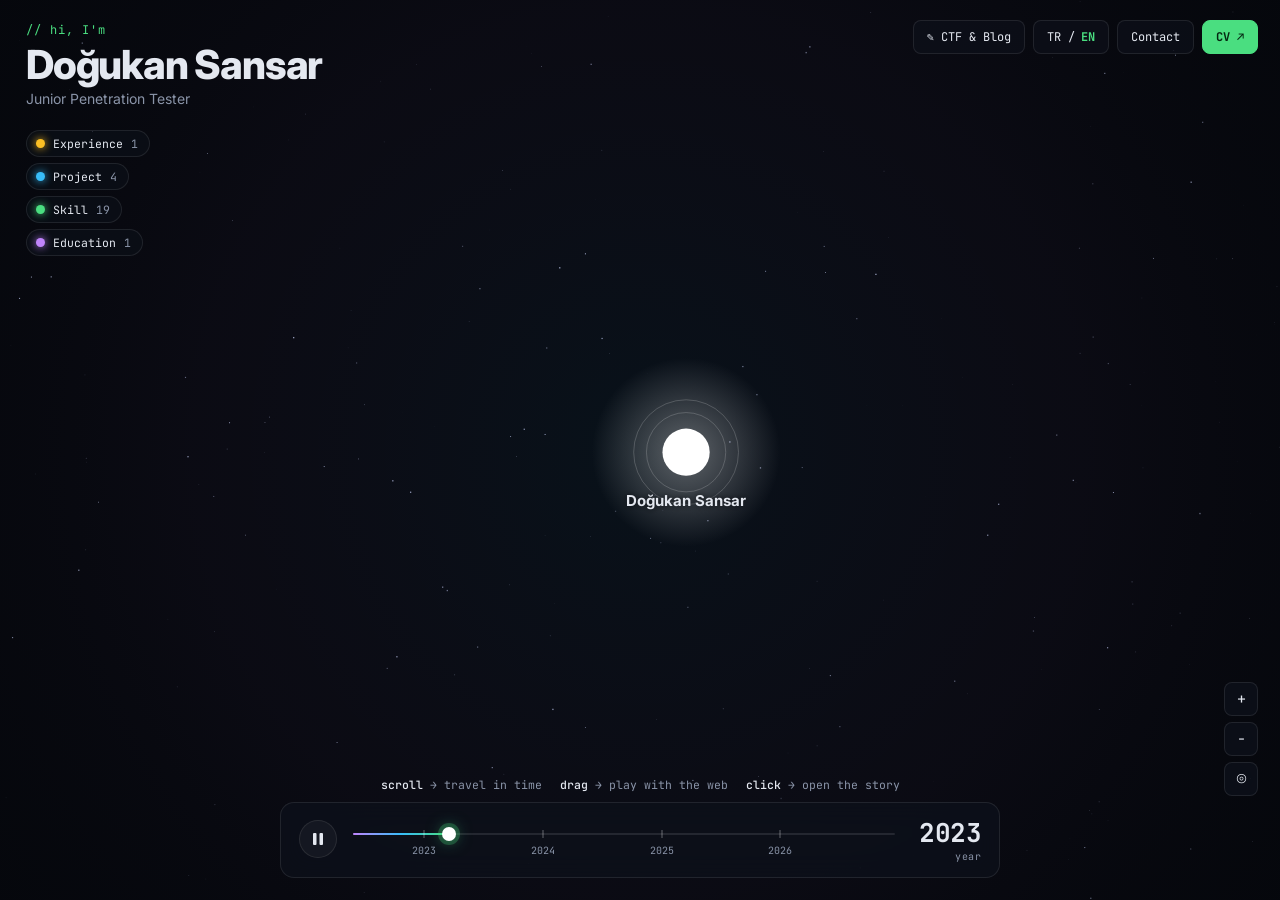
==== commit bbf2fb11: "Telefondan gelenleri rastgele bir mobil sürüme yönlendir Co-Authored-By: Claude Opus 5.5 <noreply@an" ====
--- a/index.html
+++ b/index.html
@@ -3,6 +3,23 @@
 <head>
 <meta charset="utf-8">
 <meta name="viewport" content="width=device-width, initial-scale=1, viewport-fit=cover">
+<script>
+/* Telefondan dışarıdan gelen ziyaretçiyi dört mobil sürümden birine rastgele gönder.
+   Site içinden gelen (ör. "Ağ görünümü" butonu) ya da ?masaustu=1 ile açan yönlendirilmez. */
+(function () {
+  try {
+    var phone = matchMedia("(pointer: coarse)").matches && Math.min(screen.width, innerWidth) < 760;
+    var internal = document.referrer && new URL(document.referrer).origin === location.origin;
+    if (!phone || internal || /[?&]masaustu=1/.test(location.search)) return;
+    var all = ["sohbet", "hikaye", "ag", "terminal"], last = null;
+    try { last = localStorage.getItem("mobil-son"); } catch (e) {}
+    var pool = all.filter(function (v) { return v !== last; });
+    var pick = pool[Math.floor(Math.random() * pool.length)];
+    try { localStorage.setItem("mobil-son", pick); } catch (e) {}
+    location.replace("mobil/" + pick + ".html");
+  } catch (e) {}
+})();
+</script>
 <title>Doğukan Sansar — Junior Pentester</title>
 <meta name="description" content="Doğukan Sansar — junior pentester. Etkileşimli özgeçmiş, CTF çözümleri ve blog yazıları.">
 <link rel="preconnect" href="https://fonts.googleapis.com">
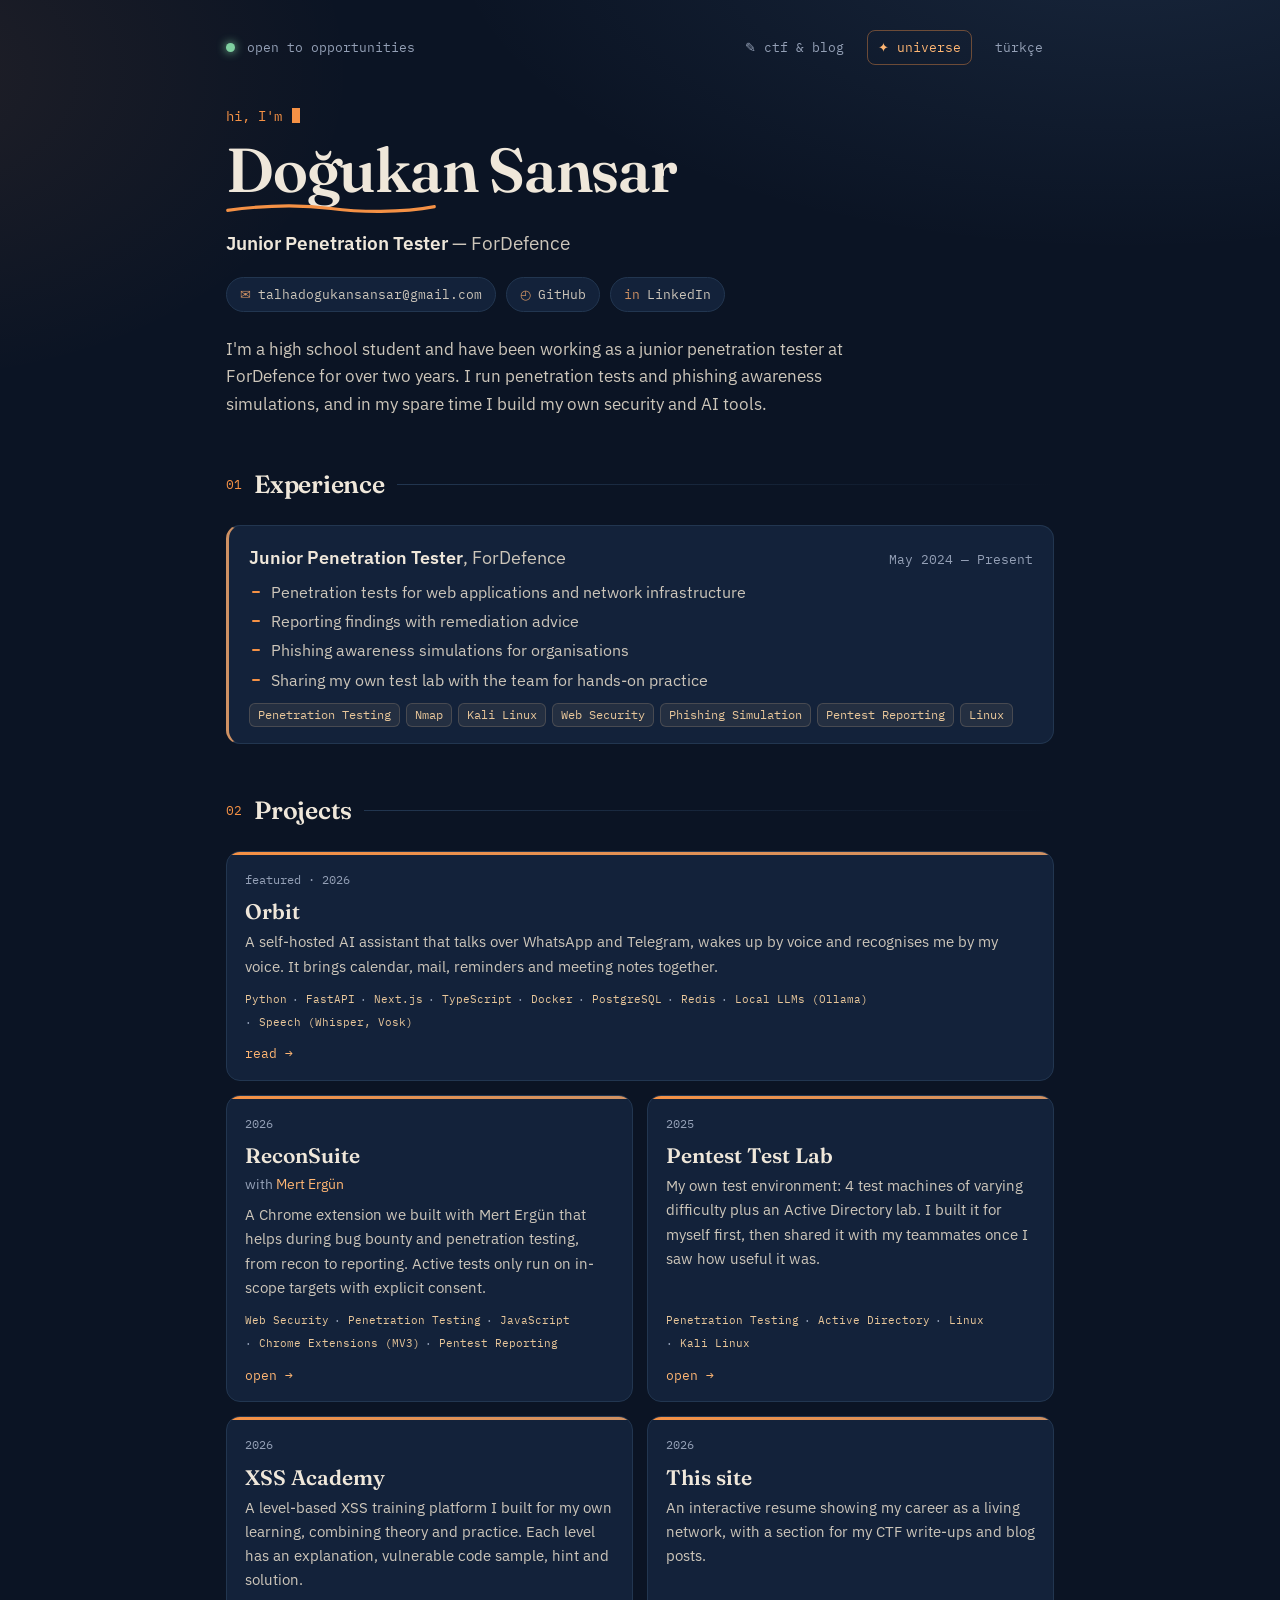
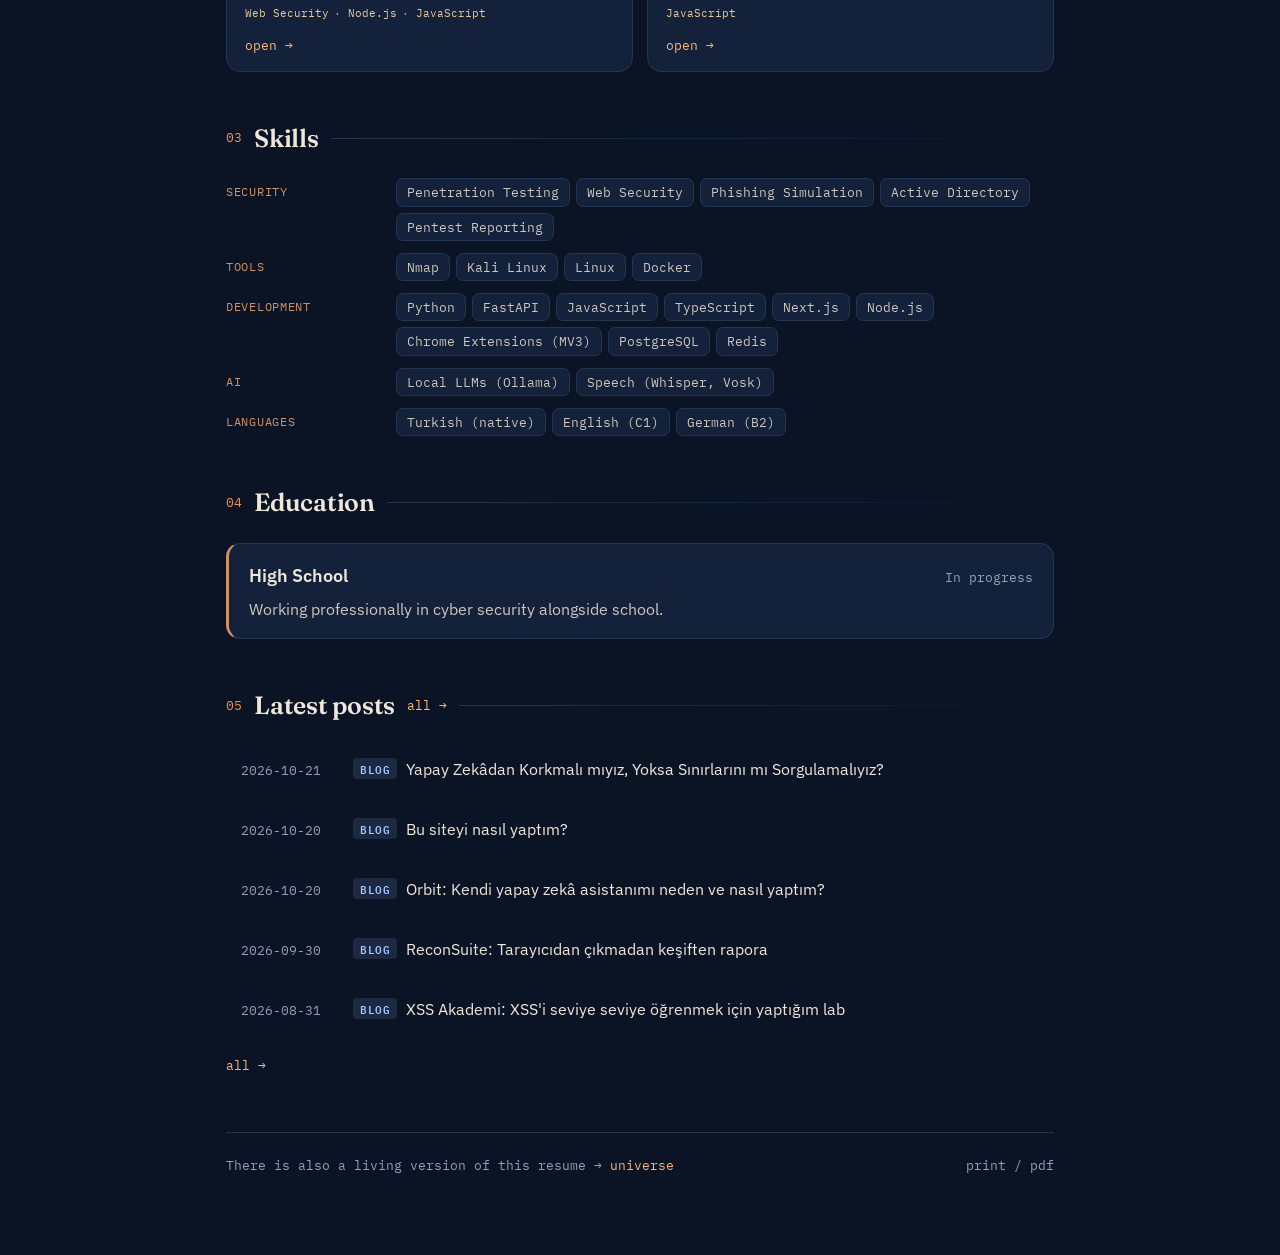
==== commit 9c060c35: "Yeni tasarım, palet ve içerik: evren/klasik ayrımı, mobil sürümler, yazılar - Renk paleti: lacivert " ====
--- a/index.html
+++ b/index.html
@@ -5,7 +5,7 @@
 <meta name="viewport" content="width=device-width, initial-scale=1, viewport-fit=cover">
 <script>
 /* Telefondan dışarıdan gelen ziyaretçiyi dört mobil sürümden birine rastgele gönder.
-   Site içinden gelen (ör. "Ağ görünümü" butonu) ya da ?masaustu=1 ile açan yönlendirilmez. */
+   Site içinden gelen ya da ?masaustu=1 ile açan yönlendirilmez. */
 (function () {
   try {
     var phone = matchMedia("(pointer: coarse)").matches && Math.min(screen.width, innerWidth) < 760;
@@ -21,808 +21,251 @@
 })();
 </script>
 <title>Doğukan Sansar — Junior Pentester</title>
-<meta name="description" content="Doğukan Sansar — junior pentester. Etkileşimli özgeçmiş, CTF çözümleri ve blog yazıları.">
+<meta name="description" content="Doğukan Sansar — junior pentester. Özgeçmiş, projeler, CTF çözümleri ve blog yazıları.">
+<meta name="theme-color" content="#0b1424">
 <link rel="preconnect" href="https://fonts.googleapis.com">
 <link rel="preconnect" href="https://fonts.gstatic.com" crossorigin>
-<link href="https://fonts.googleapis.com/css2?family=Inter:wght@400;500;600;700;800&family=JetBrains+Mono:wght@400;500;700&display=swap" rel="stylesheet">
+<link href="https://fonts.googleapis.com/css2?family=Fraunces:opsz,wght@9..144,500;9..144,600;9..144,700&family=IBM+Plex+Mono:wght@400;500;600&family=IBM+Plex+Sans:wght@400;500;600;700&display=swap" rel="stylesheet">
 <style>
   :root {
-    --bg: #05070c;
-    --panel: rgba(13, 17, 26, 0.82);
-    --border: rgba(255, 255, 255, 0.09);
-    --text: #e4e8f0;
-    --muted: #8a94a8;
-    --self: #ffffff;
-    --job: #fbbf24;
-    --project: #38bdf8;
-    --skill: #4ade80;
-    --edu: #c084fc;
-    --mono: "JetBrains Mono", ui-monospace, Consolas, monospace;
-    --sans: "Inter", system-ui, -apple-system, "Segoe UI", sans-serif;
+    --bg: #0b1424; --bg-soft: #0f1b2e; --card: #13223a; --card-hi: #172b48; --rule: #223650;
+    --text: #efe7da; --soft: #cdc6ba; --muted: #94a0b6;
+    --orange: #f59145; --orange-2: #ffb673; --blue: #74a8f0; --sky: #9cc3ff; --copper: #cf9163; --sand: #e9c79a; --green: #7fd0a0;
+    --serif: "Fraunces", Georgia, serif; --sans: "IBM Plex Sans", system-ui, -apple-system, "Segoe UI", sans-serif; --mono: "IBM Plex Mono", ui-monospace, Consolas, monospace;
   }
   * { box-sizing: border-box; }
-  html, body { margin: 0; height: 100%; overflow: hidden; background: var(--bg); color: var(--text); font-family: var(--sans); }
-  button { font: inherit; color: inherit; }
-  a { color: var(--project); }
-
-  canvas#net { position: fixed; inset: 0; width: 100%; height: 100%; display: block; cursor: grab; touch-action: none; }
-  canvas#net.dragging { cursor: grabbing; }
-  canvas#net.pointer { cursor: pointer; }
-
-  .glass { background: var(--panel); border: 1px solid var(--border); backdrop-filter: blur(14px); -webkit-backdrop-filter: blur(14px); }
-
-  /* ---- Header ---- */
-  .id { position: fixed; top: 22px; left: 26px; pointer-events: none; max-width: min(420px, 60vw); }
-  .id .hello { font-family: var(--mono); font-size: 12px; color: var(--skill); letter-spacing: .08em; }
-  .id h1 { margin: 6px 0 4px; font-size: clamp(26px, 4vw, 40px); font-weight: 800; letter-spacing: -0.03em; line-height: 1.05; }
-  .id .role { color: var(--muted); font-size: 14px; }
-
-  .legend { position: fixed; top: 130px; left: 26px; display: flex; flex-direction: column; gap: 6px; }
-  .chip {
-    display: inline-flex; align-items: center; gap: 8px; padding: 5px 11px 5px 9px; border-radius: 999px;
-    font-family: var(--mono); font-size: 11.5px; cursor: pointer; transition: opacity .2s, border-color .2s;
-    background: rgba(13,17,26,.6); border: 1px solid var(--border); width: max-content;
+  html { -webkit-text-size-adjust: 100%; }
+  body {
+    margin: 0; background: var(--bg); color: var(--text); font-family: var(--sans); font-size: 16.5px; line-height: 1.62;
+    background-image:
+      radial-gradient(1100px 520px at 88% -8%, rgba(117,168,230,.12), transparent 62%),
+      radial-gradient(760px 520px at -8% 8%, rgba(245,145,69,.09), transparent 60%);
+    background-attachment: fixed;
   }
-  .chip:hover { border-color: rgba(255,255,255,.25); }
-  .chip.off { opacity: .35; }
-  .chip i { width: 9px; height: 9px; border-radius: 50%; display: block; box-shadow: 0 0 8px currentColor; background: currentColor; }
-  .chip .n { color: var(--muted); }
-
-  .top-right { position: fixed; top: 20px; right: 22px; display: flex; gap: 8px; align-items: center; }
-  .tbtn {
-    font-family: var(--mono); font-size: 12px; padding: 8px 13px; border-radius: 8px; cursor: pointer;
-    border: 1px solid var(--border); background: rgba(13,17,26,.7); text-decoration: none; color: var(--text);
-    display: inline-flex; align-items: center; gap: 6px; white-space: nowrap;
+  a { color: var(--orange-2); text-decoration: none; }
+  a:hover { color: var(--orange); }
+  button { font: inherit; color: inherit; background: none; border: 0; padding: 0; cursor: pointer; }
+  ::selection { background: var(--orange); color: #241001; }
+
+  .page { max-width: 880px; margin: 0 auto; padding: 30px 26px 80px; }
+
+  .top { display: flex; align-items: center; gap: 12px; font-family: var(--mono); font-size: 13px; margin-bottom: 40px; }
+  .top .dot { width: 9px; height: 9px; border-radius: 50%; background: var(--green); box-shadow: 0 0 10px var(--green); flex-shrink: 0; }
+  .top .tag { color: var(--muted); }
+  .top .sp { flex: 1; }
+  .top a, .top button { color: var(--muted); padding: 6px 10px; border-radius: 8px; border: 1px solid transparent; }
+  .top a:hover, .top button:hover { color: var(--text); background: rgba(170,190,220,.07); }
+  .top a.evren { color: var(--orange-2); border-color: rgba(245,145,69,.4); }
+  .top a.evren:hover { background: rgba(245,145,69,.12); color: var(--orange-2); }
+
+  header { position: relative; }
+  .hi { font-family: var(--mono); font-size: 14px; color: var(--orange); }
+  .hi .cursor { display: inline-block; width: 8px; height: 1.05em; background: var(--orange); margin-left: 2px; vertical-align: -2px; animation: blink 1.1s steps(1) infinite; }
+  @keyframes blink { 50% { opacity: 0; } }
+  h1 { font-family: var(--serif); font-weight: 600; font-size: clamp(40px, 7vw, 62px); line-height: 1.02; letter-spacing: -0.02em; margin: 10px 0 2px; }
+  .underline { display: block; width: 210px; max-width: 70%; height: 11px; margin: 2px 0 14px; color: var(--orange); }
+  .role { font-size: 19px; color: var(--soft); }
+  .role b { color: var(--text); font-weight: 600; }
+  .contact { font-family: var(--mono); font-size: 13px; margin-top: 18px; display: flex; flex-wrap: wrap; gap: 8px 10px; }
+  .contact a { display: inline-flex; align-items: center; gap: 7px; color: var(--soft); background: var(--card); border: 1px solid var(--rule); border-radius: 999px; padding: 6px 13px; }
+  .contact a:hover { border-color: var(--orange); color: var(--orange-2); }
+  .contact a span { color: var(--copper); }
+  .summary { margin: 24px 0 0; max-width: 660px; color: var(--soft); font-size: 17px; }
+
+  section { margin-top: 46px; }
+  .sec-head { display: flex; align-items: center; gap: 12px; margin-bottom: 20px; }
+  .sec-head .no { font-family: var(--mono); font-size: 13px; color: var(--orange); }
+  .sec-head h2 { font-family: var(--serif); font-weight: 600; font-size: 25px; margin: 0; letter-spacing: -0.01em; }
+  .sec-head::after { content: ""; flex: 1; height: 1px; background: linear-gradient(90deg, var(--rule), transparent); }
+  .sec-head a { font-family: var(--mono); font-size: 12.5px; white-space: nowrap; }
+
+  .entry { position: relative; background: var(--card); border: 1px solid var(--rule); border-radius: 14px; padding: 18px 20px 16px; margin-bottom: 14px;
+           border-left: 3px solid var(--copper); transition: transform .18s, border-color .18s, background .18s; }
+  .entry:hover { transform: translateX(3px); background: var(--card-hi); border-left-color: var(--orange); }
+  .entry .line { display: flex; justify-content: space-between; align-items: baseline; gap: 4px 16px; flex-wrap: wrap; }
+  .entry h3 { margin: 0; font-size: 17.5px; font-weight: 600; }
+  .entry h3 .org { font-weight: 400; color: var(--soft); }
+  .entry h3 .with { font-weight: 400; color: var(--muted); font-size: 14.5px; }
+  .entry .when { font-family: var(--mono); font-size: 12.5px; color: var(--muted); white-space: nowrap; }
+  .entry p { margin: 7px 0 0; color: var(--soft); font-size: 15.5px; }
+  .entry ul { margin: 8px 0 0; padding-left: 2px; list-style: none; }
+  .entry li { position: relative; padding-left: 20px; margin: 4px 0; color: var(--soft); font-size: 15.5px; }
+  .entry li::before { content: ""; position: absolute; left: 1px; top: 11px; width: 8px; height: 2px; background: var(--orange); border-radius: 2px; }
+  .entry .stack { margin-top: 10px; display: flex; flex-wrap: wrap; gap: 6px; }
+  .entry .stack span { font-family: var(--mono); font-size: 11.5px; color: var(--sand); background: rgba(233,199,154,.08); border: 1px solid rgba(233,199,154,.18); border-radius: 6px; padding: 2px 8px; }
+
+  .projects { display: grid; grid-template-columns: repeat(2, minmax(0, 1fr)); gap: 14px; }
+  @media (max-width: 680px) { .projects { grid-template-columns: 1fr; } }
+  .proj { position: relative; display: flex; flex-direction: column; background: var(--card); border: 1px solid var(--rule); border-radius: 14px; padding: 18px 18px 16px; overflow: hidden; transition: transform .18s, border-color .18s; }
+  .proj::before { content: ""; position: absolute; inset: 0 0 auto 0; height: 3px; background: linear-gradient(90deg, var(--orange), var(--copper)); }
+  .proj:hover { transform: translateY(-3px); border-color: rgba(245,145,69,.5); }
+  .proj.feat { grid-column: 1 / -1; }
+  .proj .yr { font-family: var(--mono); font-size: 12px; color: var(--muted); }
+  .proj h3 { font-family: var(--serif); font-weight: 600; font-size: 21px; margin: 5px 0 2px; }
+  .proj .with { font-size: 13.5px; color: var(--muted); margin-bottom: 7px; }
+  .proj p { margin: 0 0 12px; color: var(--soft); font-size: 15px; flex: 1; }
+  .proj .stack { display: flex; flex-wrap: wrap; gap: 5px; }
+  .proj .stack span { font-family: var(--mono); font-size: 11px; color: var(--sand); }
+  .proj .stack span + span::before { content: "· "; color: var(--muted); }
+  .proj .more { margin-top: 12px; font-family: var(--mono); font-size: 12.5px; color: var(--orange-2); }
+
+  dl.skills { margin: 0; display: grid; grid-template-columns: 150px minmax(0, 1fr); gap: 12px 20px; }
+  dl.skills dt { font-family: var(--mono); font-size: 12px; letter-spacing: .06em; text-transform: uppercase; color: var(--copper); padding-top: 4px; }
+  dl.skills dd { margin: 0; display: flex; flex-wrap: wrap; gap: 6px; }
+  dl.skills .chip { font-family: var(--mono); font-size: 12.5px; color: var(--soft); background: var(--card); border: 1px solid var(--rule); border-radius: 7px; padding: 3px 10px; }
+  @media (max-width: 560px) { dl.skills { grid-template-columns: 1fr; gap: 4px 0; } dl.skills dt { margin-top: 10px; } }
+
+  .posts { display: grid; gap: 10px; }
+  .post { display: grid; grid-template-columns: 96px 1fr; gap: 0 16px; align-items: baseline; padding: 11px 14px; border-radius: 11px; border: 1px solid transparent; color: var(--text); }
+  .post:hover { background: var(--card); border-color: var(--rule); }
+  .post .d { font-family: var(--mono); font-size: 12.5px; color: var(--muted); }
+  .post .ttl { font-size: 16px; }
+  .post .badge { font-family: var(--mono); font-size: 10.5px; font-weight: 600; letter-spacing: .05em; padding: 1px 7px; border-radius: 4px; margin-right: 9px; vertical-align: 1px; }
+  .post .badge.ctf { color: #ff9f7f; background: rgba(255,138,107,.13); }
+  .post .badge.blog { color: var(--sky); background: rgba(140,188,255,.13); }
+  @media (max-width: 520px) { .post { grid-template-columns: 1fr; gap: 3px; } }
+  .more-row { margin-top: 10px; font-family: var(--mono); font-size: 13px; }
+  .empty { color: var(--muted); font-size: 15px; }
+
+  footer { margin-top: 56px; border-top: 1px solid var(--rule); padding-top: 22px; display: flex; justify-content: space-between; flex-wrap: wrap; gap: 8px 20px; font-family: var(--mono); font-size: 12.5px; color: var(--muted); }
+  footer button { color: var(--muted); }
+  footer button:hover { color: var(--orange-2); }
+
+  @media print {
+    :root { --bg: #fff; --bg-soft: #fff; --card: #fff; --card-hi: #fff; --text: #111; --soft: #333; --muted: #666; --rule: #ddd; --orange: #b85a12; --orange-2: #b85a12; --copper: #9a6a45; --sand: #7a4f2c; }
+    body { background: #fff; }
+    .top, .proj .more, footer button, .cursor { display: none !important; }
+    .entry, .proj { break-inside: avoid; border-left-color: #ddd; }
+    .entry:hover, .proj:hover { transform: none; }
+    a { color: #111; }
+    section { margin-top: 20px; }
   }
-  .tbtn:hover { border-color: rgba(255,255,255,.3); }
-  .tbtn b { color: var(--skill); }
-  .tbtn.accent { background: var(--skill); color: #052611; border-color: var(--skill); font-weight: 700; }
-
-  /* ---- Timeline ---- */
-  .timeline {
-    position: fixed; left: 50%; bottom: 22px; transform: translateX(-50%);
-    width: min(720px, calc(100vw - 32px)); border-radius: 14px; padding: 12px 18px 14px;
-    display: grid; grid-template-columns: auto 1fr auto; gap: 16px; align-items: center;
-  }
-  .play {
-    width: 38px; height: 38px; border-radius: 50%; border: 1px solid var(--border); background: rgba(255,255,255,.04);
-    cursor: pointer; display: grid; place-items: center;
-  }
-  .play:hover { border-color: var(--skill); }
-  .play svg { width: 14px; height: 14px; fill: var(--text); }
-  .track { position: relative; height: 34px; cursor: pointer; touch-action: none; }
-  .track .line { position: absolute; left: 0; right: 0; top: 11px; height: 2px; background: rgba(255,255,255,.1); border-radius: 2px; }
-  .track .fill { position: absolute; left: 0; top: 11px; height: 2px; background: linear-gradient(90deg, var(--edu), var(--project), var(--skill)); border-radius: 2px; }
-  .track .knob {
-    position: absolute; top: 5px; width: 14px; height: 14px; margin-left: -7px; border-radius: 50%;
-    background: #fff; box-shadow: 0 0 0 4px rgba(74,222,128,.25), 0 0 16px rgba(74,222,128,.6);
-  }
-  .track .tick { position: absolute; top: 22px; font-family: var(--mono); font-size: 10px; color: var(--muted); transform: translateX(-50%); }
-  .track .dot { position: absolute; top: 8px; width: 2px; height: 8px; margin-left: -1px; background: rgba(255,255,255,.18); }
-  .year { font-family: var(--mono); font-weight: 700; font-size: 26px; min-width: 70px; text-align: right; letter-spacing: -0.02em; }
-  .year small { display: block; font-size: 10px; font-weight: 400; color: var(--muted); letter-spacing: .05em; }
-
-  .hint {
-    position: fixed; left: 50%; bottom: 108px; transform: translateX(-50%); font-family: var(--mono); font-size: 11.5px;
-    color: var(--muted); display: flex; gap: 18px; transition: opacity .8s; pointer-events: none; white-space: nowrap;
-  }
-  .hint span b { color: var(--text); font-weight: 500; }
-  .hint.hide { opacity: 0; }
-
-  .cam { position: fixed; right: 22px; bottom: 104px; display: flex; flex-direction: column; gap: 6px; }
-  .cam button { width: 34px; height: 34px; border-radius: 8px; cursor: pointer; font-family: var(--mono); font-size: 15px; }
-
-  /* ---- Detail panel ---- */
-  .panel {
-    position: fixed; top: 76px; right: 22px; bottom: 100px; width: min(380px, calc(100vw - 32px));
-    border-radius: 16px; padding: 24px 24px 20px; overflow-y: auto;
-    transform: translateX(calc(100% + 40px)); transition: transform .45s cubic-bezier(.2,.8,.2,1);
-  }
-  .panel.open { transform: none; }
-  .panel .close { position: absolute; top: 14px; right: 14px; width: 30px; height: 30px; border-radius: 8px; border: 1px solid var(--border); background: transparent; cursor: pointer; }
-  .panel .type { font-family: var(--mono); font-size: 11px; letter-spacing: .1em; text-transform: uppercase; display: flex; align-items: center; gap: 8px; }
-  .panel .type i { width: 8px; height: 8px; border-radius: 50%; background: currentColor; box-shadow: 0 0 10px currentColor; }
-  .panel h2 { margin: 10px 0 2px; font-size: 24px; letter-spacing: -0.02em; line-height: 1.2; padding-right: 30px; }
-  .panel .org { color: var(--muted); font-size: 14.5px; }
-  .panel .date { font-family: var(--mono); font-size: 12px; color: var(--muted); margin-top: 6px; }
-  .panel p { color: #c3cad8; font-size: 14.5px; line-height: 1.65; }
-  .panel ul { padding-left: 18px; color: #c3cad8; font-size: 14px; line-height: 1.6; }
-  .panel li { margin: 4px 0; }
-  .panel h4 { font-family: var(--mono); font-size: 11px; color: var(--muted); letter-spacing: .1em; text-transform: uppercase; margin: 22px 0 10px; font-weight: 500; }
-  .conns { display: flex; flex-wrap: wrap; gap: 6px; }
-  .conn { font-family: var(--mono); font-size: 12px; padding: 4px 10px; border-radius: 6px; cursor: pointer; border: 1px solid var(--border); background: rgba(255,255,255,.03); display: inline-flex; gap: 7px; align-items: center; }
-  .conn:hover { background: rgba(255,255,255,.08); }
-  .conn i { width: 7px; height: 7px; border-radius: 50%; background: currentColor; }
-  .conn span { color: var(--text); }
-  .panel .links { display: flex; flex-wrap: wrap; gap: 8px; margin-top: 18px; }
-
-
-  noscript { position: fixed; inset: 0; display: grid; place-items: center; padding: 30px; text-align: center; }
-
-  /* ---- Mobile ---- */
-  @media (max-width: 720px) {
-    .id { top: 16px; left: 16px; }
-    .id .role { font-size: 12.5px; }
-    .legend { top: auto; bottom: 104px; left: 0; right: 0; flex-direction: row; overflow-x: auto; padding: 0 16px; scrollbar-width: none; }
-    .legend::-webkit-scrollbar { display: none; }
-    .top-right { top: 14px; right: 14px; flex-direction: column; align-items: flex-end; }
-    .top-right .wide { display: none; }
-    .timeline { bottom: 14px; padding: 10px 14px 12px; gap: 12px; }
-    .year { font-size: 20px; min-width: 52px; }
-    .hint { display: none; }
-    .cam { display: none; }
-    .panel { top: auto; bottom: 0; right: 0; left: 0; width: 100%; max-height: 68vh; border-radius: 18px 18px 0 0; transform: translateY(105%); }
-    .panel.open { transform: none; }
-  }
-
 </style>
 </head>
 <body>
-
-<canvas id="net" aria-label="Etkileşimli kariyer ağı / interactive career network"></canvas>
-
-<div class="id">
-  <div class="hello" id="hello"></div>
-  <h1 id="name"></h1>
-  <div class="role" id="role"></div>
+<div class="page">
+  <nav class="top">
+    <span class="dot" title="Yeni fırsatlara açık"></span>
+    <span class="tag" id="avail"></span>
+    <span class="sp"></span>
+    <a href="yazilar.html" id="nav-posts"></a>
+    <a class="evren" href="evren.html" id="nav-evren"></a>
+    <button id="lang-btn" aria-label="Dil / Language"></button>
+  </nav>
+
+  <header>
+    <div class="hi"><span id="hi"></span><span class="cursor"></span></div>
+    <h1 id="name"></h1>
+    <svg class="underline" viewBox="0 0 300 12" preserveAspectRatio="none" aria-hidden="true"><path d="M2 8 C 60 2, 110 2, 150 6 S 250 11, 298 4" fill="none" stroke="currentColor" stroke-width="3.5" stroke-linecap="round"/></svg>
+    <div class="role" id="role"></div>
+    <div class="contact" id="contact"></div>
+    <p class="summary" id="summary"></p>
+  </header>
+
+  <section id="experience"><div class="sec-head"><span class="no">01</span><h2 data-t="experience"></h2></div><div id="exp"></div></section>
+  <section id="projects"><div class="sec-head"><span class="no">02</span><h2 data-t="projects"></h2></div><div class="projects" id="proj"></div></section>
+  <section id="skills"><div class="sec-head"><span class="no">03</span><h2 data-t="skills"></h2></div><div id="skl"></div></section>
+  <section id="education"><div class="sec-head"><span class="no">04</span><h2 data-t="education"></h2></div><div id="edu"></div></section>
+  <section id="posts"><div class="sec-head"><span class="no">05</span><h2 data-t="posts"></h2><a href="yazilar.html" id="all-posts"></a></div><div class="posts" id="pst"></div></section>
+
+  <footer>
+    <span id="evren-note"></span>
+    <button id="print-btn"></button>
+  </footer>
 </div>
 
-<div class="legend" id="legend"></div>
-
-<div class="top-right">
-  <a class="tbtn" href="yazilar.html" id="posts-link"></a>
-  <button class="tbtn" id="lang-btn" aria-label="Dil / Language"></button>
-  <button class="tbtn wide" id="contact-btn"></button>
-  <a class="tbtn accent" href="klasik.html" id="flat-btn"></a>
-</div>
-
-<div class="hint" id="hint"></div>
-
-<div class="timeline glass">
-  <button class="play" id="play" aria-label="Oynat / Play"></button>
-  <div class="track" id="track"></div>
-  <div class="year" id="year"></div>
-</div>
-
-<div class="cam">
-  <button class="glass" id="zin" aria-label="Yakınlaştır">+</button>
-  <button class="glass" id="zout" aria-label="Uzaklaştır">−</button>
-  <button class="glass" id="zfit" aria-label="Ortala">◎</button>
-</div>
-
-<aside class="panel glass" id="panel" aria-live="polite"></aside>
-
-<noscript>Bu site JavaScript gerektirir. / This site requires JavaScript.</noscript>
-
+<script src="assets/veri.js"></script>
 <script>
-/* =========================================================================
-   İÇERİK — Siteyi güncellemek için yalnızca bu bölümü düzenle.
-   CONTENT — edit only this block.
-
-   Her öğe ağda bir yıldızdır. "links" ile başka öğelere bağlanır.
-   Yeteneklerin yılı otomatik hesaplanır (ilk kullanıldığı öğenin yılı).
-   Metinler { tr: "...", en: "..." } şeklinde ya da tek dilde düz yazı olabilir.
-   ========================================================================= */
-const PROFILE = {
-  name: "Doğukan Sansar",
-  role: { tr: "Junior Pentester", en: "Junior Penetration Tester" },
-  summary: {
-    tr: "Lise öğrencisiyim ve 2 yılı aşkın süredir ForDefence'ta junior pentester olarak çalışıyorum. Sızma testleri ve phishing farkındalık simülasyonları yapıyor, boş zamanlarımda kendi güvenlik ve yapay zekâ araçlarımı geliştiriyorum.",
-    en: "I'm a high school student and have been working as a junior penetration tester at ForDefence for over two years. I run penetration tests and phishing awareness simulations, and in my spare time I build my own security and AI tools.",
-  },
-  email: "talhadogukansansar@gmail.com",
-  socials: [
-    { label: "GitHub",   url: "https://github.com/Edogusss" },
-    { label: "LinkedIn", url: "https://www.linkedin.com/in/do%C4%9Fukan-sansar-b55b90273" },
-  ],
-  languages: { tr: "Türkçe (ana dil) · İngilizce (C1) · Almanca (B2)", en: "Turkish (native) · English (C1) · German (B2)" },
-  cvPdf: "",   // örn. "cv.pdf"
-};
-
-const ITEMS = [
-  // ---- Eğitim / Education
-  { id: "school", type: "edu", year: 2023.7,
-    title: { tr: "Lise Öğrenimi", en: "High School" },
-    date: { tr: "Devam ediyor", en: "In progress" },
-    desc: { tr: "Okulla birlikte profesyonel olarak siber güvenlik alanında çalışıyorum.", en: "Working professionally in cyber security alongside school." },
-    links: ["linux"] },
-
-  // ---- Deneyim / Experience
-  { id: "fordefence", type: "job", year: 2024.35,
-    title: { tr: "Junior Pentester", en: "Junior Penetration Tester" }, org: "ForDefence",
-    date: { tr: "May 2024 — Günümüz", en: "May 2024 — Present" },
-    points: {
-      tr: ["Web uygulamaları ve ağ altyapıları için sızma testleri", "Bulguların raporlanması ve çözüm önerileri", "Kurumlar için phishing farkındalık simülasyonları", "Kendi kurduğum test laboratuvarını ekip içi pratik için paylaşma"],
-      en: ["Penetration tests for web applications and network infrastructure", "Reporting findings with remediation advice", "Phishing awareness simulations for organisations", "Sharing my own test lab with the team for hands-on practice"],
-    },
-    links: ["pentest", "nmap", "kali", "websec", "phishing", "reporting", "linux"] },
-
-  // ---- Projeler / Projects  (ilk link = projenin bağlı olduğu yer)
-  { id: "testlab", type: "project", year: 2025.5, title: { tr: "Pentest Test Labı", en: "Pentest Test Lab" },
-    desc: { tr: "Farklı zorluk seviyelerinde 4 test makinesi ve bir Active Directory laboratuvarından oluşan kendi test ortamım. Önce kendim için kurdum, herkesin işine yarayacağını fark edince ekip arkadaşlarımla paylaştım.",
-            en: "My own test environment: 4 test machines of varying difficulty plus an Active Directory lab. I built it for myself first, then shared it with my teammates once I saw how useful it was." },
-    links: ["me", "fordefence", "pentest", "ad", "linux", "kali"], url: "" },
-  { id: "xsslab", type: "project", year: 2026.6, title: { tr: "XSS Akademi", en: "XSS Academy" },
-    desc: { tr: "Kendi öğrenimim için yaptığım, teori ve uygulamayı birleştiren, seviye seviye ilerleyen bir XSS eğitim platformu. Her seviyede açıklama, savunmasız kod örneği, ipucu ve çözüm var.",
-            en: "A level-based XSS training platform I built for my own learning, combining theory and practice. Each level has an explanation, vulnerable code sample, hint and solution." },
-    links: ["me", "websec", "node", "js"], url: "" },
-  { id: "orbit", type: "project", year: 2026.53, title: "Orbit",
-    desc: { tr: "Kendi sunucumda çalışan, WhatsApp ve Telegram üzerinden konuşan, sesle uyanan ve sesimden beni tanıyan yapay zekâ asistanı. Takvim, mail, hatırlatma ve toplantı notlarını tek yerde topluyor.",
-            en: "A self-hosted AI assistant that talks over WhatsApp and Telegram, wakes up by voice and recognises me by my voice. It brings calendar, mail, reminders and meeting notes together." },
-    links: ["me", "python", "fastapi", "nextjs", "ts", "docker", "postgres", "redis", "llm", "voice"], url: "yazi.html?y=orbit" },
-  { id: "site", type: "project", year: 2026.8, title: { tr: "Bu site", en: "This site" },
-    desc: { tr: "Kariyerimi canlı bir ağ olarak gösteren etkileşimli özgeçmiş; CTF çözümlerim ve blog yazılarım için ayrı bir bölümü var.",
-            en: "An interactive resume showing my career as a living network, with a section for my CTF write-ups and blog posts." },
-    links: ["me", "js"], url: "" },
-
-  // ---- Yetenekler / Skills  (yılı otomatik)
-  { id: "pentest", type: "skill", title: { tr: "Sızma Testi", en: "Penetration Testing" }, group: "sec" },
-  { id: "websec", type: "skill", title: { tr: "Web Güvenliği", en: "Web Security" }, group: "sec" },
-  { id: "phishing", type: "skill", title: { tr: "Phishing Simülasyonu", en: "Phishing Simulation" }, group: "sec" },
-  { id: "ad", type: "skill", title: "Active Directory", group: "sec" },
-  { id: "reporting", type: "skill", title: { tr: "Pentest Raporlama", en: "Pentest Reporting" }, group: "sec" },
-  { id: "nmap", type: "skill", title: "Nmap", group: "tool" },
-  { id: "kali", type: "skill", title: "Kali Linux", group: "tool" },
-  { id: "linux", type: "skill", title: "Linux", group: "tool" },
-  { id: "docker", type: "skill", title: "Docker", group: "tool" },
-  { id: "python", type: "skill", title: "Python", group: "dev" },
-  { id: "fastapi", type: "skill", title: "FastAPI", group: "dev" },
-  { id: "js", type: "skill", title: "JavaScript", group: "dev" },
-  { id: "ts", type: "skill", title: "TypeScript", group: "dev" },
-  { id: "nextjs", type: "skill", title: "Next.js", group: "dev" },
-  { id: "node", type: "skill", title: "Node.js", group: "dev" },
-  { id: "postgres", type: "skill", title: "PostgreSQL", group: "dev" },
-  { id: "redis", type: "skill", title: "Redis", group: "dev" },
-  { id: "llm", type: "skill", title: { tr: "Yerel LLM (Ollama)", en: "Local LLMs (Ollama)" }, group: "ai" },
-  { id: "voice", type: "skill", title: { tr: "Ses Tanıma (Whisper, Vosk)", en: "Speech (Whisper, Vosk)" }, group: "ai" },
-];
-
-/* ---- Arayüz metinleri / UI strings ---- */
 const UI = {
   tr: {
-    hello: "// merhaba, ben", types: { self: "Ben", job: "Deneyim", project: "Proje", skill: "Yetenek", edu: "Eğitim" },
-    flat: "CV", contact: "İletişim", close: "Kapat ✕", print: "Yazdır / PDF",
-    connections: "Bağlantılar", usedIn: "Kullandığım yerler", built: "Kullanılanlar", firstSeen: "İlk kez",
-    hint: ["<b>kaydır</b> → zamanda gez", "<b>sürükle</b> → ağı oynat", "<b>tıkla</b> → hikâyeyi aç"],
-    now: "bugün", posts: "✎ CTF & Blog", year: "yıl", about: "Hakkımda", languages: "Diller", view: "İncele ↗",
-    sections: { job: "Deneyim", edu: "Eğitim", project: "Projeler", skill: "Yetenekler" },
-    groups: { sec: "Güvenlik", tool: "Araçlar", dev: "Yazılım", ai: "Yapay Zekâ" },
+    experience: "Deneyim", projects: "Projeler", skills: "Yetenekler", education: "Eğitim", posts: "Son yazılar",
+    navPosts: "✎ ctf & blog", navEvren: "✦ evren", langs: "Diller", allPosts: "tümü →", avail: "yeni fırsatlara açık",
+    hi: "merhaba, ben", read: "yazıyı oku →", open: "aç →", feat: "öne çıkan",
+    noPosts: "Henüz yazı yok; ilk CTF çözümlerim yakında burada olacak.",
+    evren: 'Bu özgeçmişin canlı bir hâli de var → <a href="evren.html">evren</a>', print: "yazdır / pdf",
   },
   en: {
-    hello: "// hi, I'm", types: { self: "Me", job: "Experience", project: "Project", skill: "Skill", edu: "Education" },
-    flat: "CV", contact: "Contact", close: "Close ✕", print: "Print / PDF",
-    connections: "Connections", usedIn: "Where I used it", built: "Built with", firstSeen: "Since",
-    hint: ["<b>scroll</b> → travel in time", "<b>drag</b> → play with the web", "<b>click</b> → open the story"],
-    now: "today", posts: "✎ CTF & Blog", year: "year", about: "About", languages: "Languages", view: "View ↗",
-    sections: { job: "Experience", edu: "Education", project: "Projects", skill: "Skills" },
-    groups: { sec: "Security", tool: "Tools", dev: "Development", ai: "AI" },
+    experience: "Experience", projects: "Projects", skills: "Skills", education: "Education", posts: "Latest posts",
+    navPosts: "✎ ctf & blog", navEvren: "✦ universe", langs: "Languages", allPosts: "all →", avail: "open to opportunities",
+    hi: "hi, I'm", read: "read →", open: "open →", feat: "featured",
+    noPosts: "No posts yet; my first CTF write-ups will be here soon.",
+    evren: 'There is also a living version of this resume → <a href="evren.html">universe</a>', print: "print / pdf",
   },
 };
-
-/* =========================================================================
-   Motor / Engine
-   ========================================================================= */
-const COLORS = { self: "#ffffff", job: "#fbbf24", project: "#38bdf8", skill: "#4ade80", edu: "#c084fc" };
-const RADIUS = { self: 20, job: 12, edu: 12, project: 9, skill: 5 };
-const LINK_LEN = { self: 170, job: 120, edu: 120, project: 95, skill: 70 };
-const TYPE_ORDER = ["job", "project", "skill", "edu"];
-
-let lang = null;
-try { lang = localStorage.getItem("lang"); } catch (e) {}
-if (lang !== "tr" && lang !== "en") lang = (navigator.language || "tr").toLowerCase().startsWith("en") ? "en" : "tr";
-const T = (v) => (v == null ? "" : typeof v === "object" && !Array.isArray(v) ? (v[lang] ?? v.tr ?? v.en) : v);
-const esc = (s) => String(s).replace(/[&<>"']/g, (c) => ({ "&": "&amp;", "<": "&lt;", ">": "&gt;", '"': "&quot;", "'": "&#39;" }[c]));
+const u = () => UI[lang];
 const $ = (id) => document.getElementById(id);
-const reduced = window.matchMedia("(prefers-reduced-motion: reduce)").matches;
-
-/* ---- Build graph ---- */
-const nodes = [{ id: "me", type: "self", title: PROFILE.name, year: -Infinity }, ...ITEMS.map((x) => ({ ...x }))];
-const byId = Object.fromEntries(nodes.map((n) => [n.id, n]));
-const edges = [];
-const edgeKey = new Set();
-function addEdge(a, b) {
-  if (!byId[a] || !byId[b] || a === b) return;
-  const k = a < b ? a + "|" + b : b + "|" + a;
-  if (edgeKey.has(k)) return;
-  edgeKey.add(k);
-  edges.push({ s: byId[a], t: byId[b] });
+let posts = [];
+const extLink = (href, text, cls = "") => `<a class="${cls}" href="${esc(href)}"${/^https?:/.test(href) ? ' target="_blank" rel="noopener"' : ""}>${esc(text)}</a>`;
+
+function entry(x) {
+  const pts = T(x.points) || [];
+  const title = x.type === "project" && x.url ? extLink(rootUrl(x.url), T(x.title)) : esc(T(x.title));
+  return `<div class="entry">
+    <div class="line"><h3>${title}${x.org ? `<span class="org">, ${esc(T(x.org))}</span>` : ""}${x.with ? `<span class="with"> · ${withHtml(x)}</span>` : ""}</h3><span class="when">${esc(T(x.date) || Math.floor(x.year))}</span></div>
+    ${x.desc ? `<p>${esc(T(x.desc))}</p>` : ""}
+    ${pts.length ? `<ul>${pts.map((p) => `<li>${esc(p)}</li>`).join("")}</ul>` : ""}
+    ${x.type !== "edu" && skillsOf(x).length ? `<div class="stack">${skillsOf(x).map((s) => `<span>${esc(T(s.title))}</span>`).join("")}</div>` : ""}
+  </div>`;
 }
-for (const n of ITEMS) {
-  if (n.type === "job" || n.type === "edu") addEdge("me", n.id);
-  (n.links || []).forEach((l) => addEdge(n.id, l));
+
+function renderPosts() {
+  $("all-posts").textContent = u().allPosts;
+  $("pst").innerHTML = posts.length
+    ? posts.slice(0, 5).map((p) => `<a class="post" href="yazi.html?y=${encodeURIComponent(p.slug)}"><span class="d">${esc(p.tarih)}</span><span class="ttl"><span class="badge ${p.tur}">${p.tur === "ctf" ? "CTF" : "BLOG"}</span>${esc(p.baslik)}</span></a>`).join("")
+      + (posts.length > 5 ? `<div class="more-row"><a href="yazilar.html">${u().allPosts}</a></div>` : "")
+    : `<p class="empty">${u().noPosts}</p>`;
 }
-nodes.forEach((n) => (n.nb = new Set()));
-edges.forEach((e) => { e.s.nb.add(e.t); e.t.nb.add(e.s); });
-// Yetenek yılı = onu kullanan ilk öğenin yılı
-for (const n of nodes) if (n.type === "skill" && n.year == null) {
-  const ys = [...n.nb].map((m) => m.year).filter((y) => isFinite(y));
-  n.year = ys.length ? Math.min(...ys) : 0;
+
+function render() {
+  document.documentElement.lang = lang;
+  $("lang-btn").textContent = lang === "tr" ? "english" : "türkçe";
+  $("avail").textContent = u().avail;
+  $("nav-posts").textContent = u().navPosts;
+  $("nav-evren").textContent = u().navEvren;
+  $("hi").textContent = u().hi + " ";
+  document.querySelectorAll("[data-t]").forEach((el) => (el.textContent = u()[el.dataset.t]));
+
+  const job = ofType("job")[0];
+  $("name").textContent = PROFILE.name;
+  $("role").innerHTML = `<b>${esc(T(PROFILE.role))}</b>${job ? ` — ${esc(T(job.org))}` : ""}`;
+  const ICON = { email: "✉", GitHub: "◴", LinkedIn: "in" };
+  $("contact").innerHTML = [
+    `<a href="mailto:${esc(PROFILE.email)}"><span>${ICON.email}</span>${esc(PROFILE.email)}</a>`,
+    ...PROFILE.socials.map((s) => `<a href="${esc(s.url)}" target="_blank" rel="noopener"><span>${ICON[s.label] || "↗"}</span>${esc(s.label)}</a>`),
+  ].join("");
+  $("summary").textContent = T(PROFILE.summary);
+
+  $("exp").innerHTML = ofType("job").sort((a, b) => b.year - a.year).map((x) => entry(x)).join("");
+  const ORDER = ["orbit", "reconsuite", "testlab", "xsslab", "site"], rank = (p) => (ORDER.includes(p.id) ? ORDER.indexOf(p.id) : 99);
+  const projects = ofType("project").slice().sort((a, b) => rank(a) - rank(b) || b.year - a.year);
+  $("proj").innerHTML = projects.map((p, i) => `
+    <article class="proj${i === 0 ? " feat" : ""}">
+      <span class="yr">${i === 0 ? u().feat + " · " : ""}${Math.floor(p.year)}</span>
+      <h3>${esc(T(p.title))}</h3>
+      ${p.with ? `<div class="with">${withHtml(p)}</div>` : ""}
+      <p>${esc(T(p.desc))}</p>
+      <div class="stack">${skillsOf(p).map((s) => `<span>${esc(T(s.title))}</span>`).join("")}</div>
+      ${p.url ? extLink(rootUrl(p.url), p.id === "orbit" ? u().read : u().open, "more") : ""}
+    </article>`).join("");
+  $("edu").innerHTML = ofType("edu").map((x) => entry(x)).join("");
+
+  const groups = {};
+  ofType("skill").forEach((s) => (groups[s.group] = groups[s.group] || []).push(T(s.title)));
+  $("skl").innerHTML = `<dl class="skills">
+    ${Object.entries(groups).map(([g, list]) => `<dt>${esc(T(SKILL_GROUPS[g]))}</dt><dd>${list.map((t) => `<span class="chip">${esc(t)}</span>`).join("")}</dd>`).join("")}
+    <dt>${u().langs}</dt><dd>${T(PROFILE.languages).split("·").map((l) => `<span class="chip">${esc(l.trim())}</span>`).join("")}</dd>
+  </dl>`;
+
+  renderPosts();
+  $("evren-note").innerHTML = u().evren;
+  $("print-btn").textContent = u().print;
 }
-for (const n of nodes) {
-  n.x = (Math.random() - 0.5) * 10; n.y = (Math.random() - 0.5) * 10; n.vx = 0; n.vy = 0;
-  n.vis = n.type === "self" ? 1 : 0; n.phase = Math.random() * Math.PI * 2;
-  n.r = RADIUS[n.type] + (n.type === "skill" ? Math.min(n.nb.size, 6) * 0.9 : 0);
-}
-const me = byId.me;
-
-const years = nodes.filter((n) => isFinite(n.year)).map((n) => n.year);
-const NOW = new Date().getFullYear() + new Date().getMonth() / 12;
-const T0 = Math.floor(Math.min(...years)) - 0.6;
-const T1 = Math.max(NOW, Math.max(...years)) + 0.05;
-let time = reduced ? T1 : T0;
-let playing = !reduced;
-const hidden = new Set();
-
-/* ---- Canvas & camera ---- */
-const cv = $("net"), ctx = cv.getContext("2d");
-let W = 0, H = 0, DPR = 1;
-const cam = { x: 0, y: 0, k: 1, tk: 1, tx: 0, ty: 0 };
-function resize() {
-  DPR = Math.min(window.devicePixelRatio || 1, 2);
-  W = innerWidth; H = innerHeight;
-  cv.width = W * DPR; cv.height = H * DPR;
-  fitTarget();
-}
-// Kamera, kullanıcı elle yakınlaştırana/kaydırana kadar ağın tamamını ekrana sığdırır.
-let autoFit = true;
-function autoFrame() {
-  const vis = nodes.filter((n) => n.vis > 0.3);
-  if (vis.length < 2) return;
-  let x0 = Infinity, y0 = Infinity, x1 = -Infinity, y1 = -Infinity;
-  for (const n of vis) { x0 = Math.min(x0, n.x); y0 = Math.min(y0, n.y); x1 = Math.max(x1, n.x); y1 = Math.max(y1, n.y); }
-  const mobile = W < 720;
-  const padX = mobile ? 50 : 140, top = mobile ? 110 : 90, bottom = mobile ? 150 : 120;
-  const k = Math.min((W - padX * 2) / Math.max(x1 - x0, 1), (H - top - bottom) / Math.max(y1 - y0, 1));
-  cam.tk = Math.max(0.3, Math.min(1.3, k));
-  cam.tx = (x0 + x1) / 2;
-  cam.ty = (y0 + y1) / 2 + (bottom - top) / 2 / cam.tk;
-}
-function fitTarget() {
-  const mobile = W < 720;
-  cam.tk = Math.max(0.45, Math.min(1.3, Math.min(W, H) / (mobile ? 640 : 760)));
-  cam.tx = mobile ? 0 : -40; cam.ty = mobile ? 20 : 0;
-}
-const toScreen = (x, y) => [(x - cam.x) * cam.k + W / 2, (y - cam.y) * cam.k + H / 2];
-const toWorld = (sx, sy) => [(sx - W / 2) / cam.k + cam.x, (sy - H / 2) / cam.k + cam.y];
-
-/* ---- Stars ---- */
-const stars = Array.from({ length: 260 }, () => ({
-  x: Math.random() * 3000 - 1500, y: Math.random() * 3000 - 1500,
-  z: 0.05 + Math.random() * 0.25, s: Math.random() * 1.2 + 0.2, p: Math.random() * 6.28,
-}));
-
-/* ---- Physics ---- */
-let alpha = 1;
-function physics() {
-  const live = nodes.filter((n) => n.vis > 0.02);
-  // itme + çarpışma
-  for (let i = 0; i < live.length; i++) {
-    const a = live[i];
-    for (let j = i + 1; j < live.length; j++) {
-      const b = live[j];
-      let dx = b.x - a.x, dy = b.y - a.y;
-      let d2 = dx * dx + dy * dy;
-      if (d2 < 0.01) { dx = Math.random() - 0.5; dy = Math.random() - 0.5; d2 = 0.5; }
-      const d = Math.sqrt(d2);
-      const str = (a.type === "skill" && b.type === "skill" ? 260 : 520) * alpha * a.vis * b.vis;
-      let f = str / d2;
-      const min = a.r + b.r + 14;
-      if (d < min) f += (min - d) / d * 0.25;
-      a.vx -= dx * f; a.vy -= dy * f; b.vx += dx * f; b.vy += dy * f;
-    }
-  }
-  // yaylar
-  for (const e of edges) {
-    const a = e.s, b = e.t;
-    if (a.vis < 0.02 || b.vis < 0.02) continue;
-    const L = (LINK_LEN[a.type] + LINK_LEN[b.type]) / 2;
-    const dx = b.x - a.x, dy = b.y - a.y, d = Math.sqrt(dx * dx + dy * dy) || 1;
-    const s = 0.5 / Math.min(a.nb.size, b.nb.size + 1);
-    const l = (d - L) / d * alpha * s * Math.min(a.vis, b.vis);
-    const wa = a.nb.size / (a.nb.size + b.nb.size), wb = 1 - wa;
-    b.vx -= dx * l * wa; b.vy -= dy * l * wa; a.vx += dx * l * wb; a.vy += dy * l * wb;
-  }
-  for (const n of live) {
-    n.vx -= n.x * 0.014 * alpha; n.vy -= n.y * 0.014 * alpha;   // merkeze çekim
-    if (n === me || n === drag.node) { n.vx = n.vy = 0; if (n === me && drag.node !== me) { n.x *= 0.9; n.y *= 0.9; } continue; }
-    n.vx *= 0.6; n.vy *= 0.6;
-    n.x += n.vx; n.y += n.vy;
-  }
-  alpha += ((drag.node ? 0.3 : 0.012) - alpha) * 0.02;
-}
-
-/* ---- Timeline-driven visibility ---- */
-function updateVisibility() {
-  for (const n of nodes) {
-    if (n === me) continue;
-    const target = !hidden.has(n.type) && time >= n.year ? 1 : 0;
-    if (target && n.vis === 0) {
-      // yeni doğan yıldız: görünür bir komşusunun yanında belirir
-      const parent = [...n.nb].find((m) => m.vis > 0.5) || me;
-      const a = Math.random() * Math.PI * 2;
-      n.x = parent.x + Math.cos(a) * 30; n.y = parent.y + Math.sin(a) * 30; n.vx = n.vy = 0;
-      n.born = performance.now();
-      alpha = Math.max(alpha, 0.5);
-    }
-    n.vis += (target - n.vis) * 0.08;
-    if (n.vis < 0.003 && !target) n.vis = 0;
-  }
-}
-
-/* ---- Interaction state ---- */
-let hover = null, selected = null;
-const drag = { node: null, pan: false, sx: 0, sy: 0, moved: false, id: null };
-const pointers = new Map();
-let pinch = null;
-
-function focusSet() {
-  const f = selected || hover;
-  if (!f) return null;
-  const s = new Set([f, ...f.nb]);
-  return s;
-}
-
-/* ---- Render ---- */
-function hexA(hex, a) {
-  const n = parseInt(hex.slice(1), 16);
-  return `rgba(${n >> 16},${(n >> 8) & 255},${n & 255},${a})`;
-}
-
-function draw(now) {
-  const t = now / 1000;
-  ctx.setTransform(DPR, 0, 0, DPR, 0, 0);
-  ctx.fillStyle = "#05070c"; ctx.fillRect(0, 0, W, H);
-
-  // nebula
-  const g = ctx.createRadialGradient(W / 2, H / 2, 0, W / 2, H / 2, Math.max(W, H) * 0.7);
-  g.addColorStop(0, "rgba(56,189,248,0.06)"); g.addColorStop(0.5, "rgba(192,132,252,0.03)"); g.addColorStop(1, "rgba(0,0,0,0)");
-  ctx.fillStyle = g; ctx.fillRect(0, 0, W, H);
-
-  for (const s of stars) {
-    let x = (s.x - cam.x * s.z) % W, y = (s.y - cam.y * s.z) % H;
-    if (x < 0) x += W; if (y < 0) y += H;
-    ctx.globalAlpha = 0.35 + 0.35 * Math.sin(t * 1.3 + s.p);
-    ctx.fillStyle = "#cfd8ff";
-    ctx.fillRect(x, y, s.s, s.s);
-  }
-  ctx.globalAlpha = 1;
-
-  const fs = focusSet();
-  const fl = (n) => n.x + Math.cos(t * 0.6 + n.phase) * 2.5;
-  const fy = (n) => n.y + Math.sin(t * 0.8 + n.phase) * 2.5;
-
-  // kenarlar
-  ctx.lineWidth = 1;
-  for (const e of edges) {
-    const a = e.s, b = e.t, v = Math.min(a.vis, b.vis);
-    if (v < 0.02) continue;
-    const on = fs && fs.has(a) && fs.has(b) && (a === (selected || hover) || b === (selected || hover));
-    const [x1, y1] = toScreen(fl(a), fy(a)), [x2, y2] = toScreen(fl(b), fy(b));
-    const grad = ctx.createLinearGradient(x1, y1, x2, y2);
-    const al = (fs ? (on ? 0.85 : 0.04) : 0.22) * v;
-    grad.addColorStop(0, hexA(COLORS[a.type], al)); grad.addColorStop(1, hexA(COLORS[b.type], al));
-    ctx.strokeStyle = grad; ctx.lineWidth = on ? 1.6 : 1;
-    ctx.beginPath(); ctx.moveTo(x1, y1); ctx.lineTo(x2, y2); ctx.stroke();
-    if (on) {
-      // akan ışık parçacıkları
-      for (let k = 0; k < 3; k++) {
-        const p = (t * 0.45 + k / 3) % 1;
-        const from = a === (selected || hover) ? 0 : 1;
-        const q = from ? 1 - p : p;
-        ctx.fillStyle = hexA(COLORS[(selected || hover).type], 0.9 * v);
-        ctx.beginPath(); ctx.arc(x1 + (x2 - x1) * q, y1 + (y2 - y1) * q, 1.8, 0, 6.28); ctx.fill();
-      }
-    }
-  }
-
-  // düğümler
-  const sorted = nodes.filter((n) => n.vis > 0.01).sort((a, b) => a.r - b.r);
-  for (const n of sorted) {
-    const [x, y] = toScreen(fl(n), fy(n));
-    const dim = fs && !fs.has(n);
-    const age = n.born ? (now - n.born) / 1000 : 9;
-    const pop = age < 0.6 ? 1 + Math.sin(age / 0.6 * Math.PI) * 0.6 : 1;
-    const r = n.r * Math.min(1.6, Math.max(0.6, cam.k)) * n.vis * pop * (n === hover || n === selected ? 1.25 : 1);
-    const c = COLORS[n.type];
-    const al = (dim ? 0.15 : 1) * n.vis;
-
-    // hale
-    const glow = ctx.createRadialGradient(x, y, 0, x, y, r * 4);
-    glow.addColorStop(0, hexA(c, 0.35 * al)); glow.addColorStop(1, hexA(c, 0));
-    ctx.fillStyle = glow; ctx.beginPath(); ctx.arc(x, y, r * 4, 0, 6.28); ctx.fill();
-
-    if (n.type === "self") {
-      // yörünge halkaları
-      ctx.strokeStyle = `rgba(255,255,255,${0.18 * al})`; ctx.lineWidth = 1;
-      for (let k = 0; k < 2; k++) {
-        ctx.beginPath(); ctx.arc(x, y, r * (1.7 + k * 0.6) + Math.sin(t * 2 + k) * 2, 0, 6.28); ctx.stroke();
-      }
-    }
-    ctx.fillStyle = hexA(c, al);
-    ctx.beginPath(); ctx.arc(x, y, r, 0, 6.28); ctx.fill();
-    if (n.type === "job" || n.type === "edu") {
-      ctx.strokeStyle = hexA("#05070c", al); ctx.lineWidth = 2;
-      ctx.beginPath(); ctx.arc(x, y, r * 0.45, 0, 6.28); ctx.stroke();
-    }
-
-    // etiket
-    const showLabel = n.type !== "skill" || cam.k > 0.75 || (fs && fs.has(n));
-    if (showLabel && n.vis > 0.3) {
-      const label = T(n.title);
-      ctx.globalAlpha = (dim ? 0.2 : 1) * Math.min(1, (n.vis - 0.3) * 2);
-      if (n.type === "self") ctx.font = `700 ${15}px Inter, sans-serif`;
-      else if (n.type === "skill") ctx.font = `400 11px "JetBrains Mono", monospace`;
-      else ctx.font = `600 12.5px Inter, sans-serif`;
-      ctx.textAlign = "center"; ctx.textBaseline = "top";
-      ctx.fillStyle = n.type === "skill" ? "#a9f5c4" : "#e4e8f0";
-      ctx.shadowColor = "#05070c"; ctx.shadowBlur = 6;
-      ctx.fillText(label, x, y + r + (n.type === "self" ? 18 : 7));
-      ctx.shadowBlur = 0; ctx.globalAlpha = 1;
-    }
-  }
-}
-
-/* ---- Main loop ---- */
-let lastUi = 0, lastFrame = 0;
-function frame(now) {
-  const dt = lastFrame ? Math.min(0.25, (now - lastFrame) / 1000) : 0;
-  lastFrame = now;
-  if (playing) {
-    time += (T1 - T0) * dt / 9;   // kare hızından bağımsız: ~9 saniyede tüm kariyer
-    if (time >= T1) { time = T1; playing = false; updatePlayIcon(); }
-  }
-  updateVisibility();
-  physics();
-  const k = 0.08;
-  cam.k += (cam.tk - cam.k) * k;
-  if (autoFit && !selected && !drag.node) autoFrame();
-  if (!drag.pan && !pinch) { cam.x += (cam.tx - cam.x) * k; cam.y += (cam.ty - cam.y) * k; }
-  draw(now);
-  if (now - lastUi > 50) { updateTimeline(); lastUi = now; }
-  requestAnimationFrame(frame);
-}
-
-/* ---- Hit test ---- */
-function pick(sx, sy) {
-  const [wx, wy] = toWorld(sx, sy);
-  let best = null, bd = Infinity;
-  for (const n of nodes) {
-    if (n.vis < 0.5) continue;
-    const d = Math.hypot(n.x - wx, n.y - wy);
-    const rr = (n.r * Math.min(1.6, Math.max(0.6, cam.k))) / cam.k + 8 / cam.k;
-    if (d < rr && d < bd) { best = n; bd = d; }
-  }
-  return best;
-}
-
-/* ---- Pointer events ---- */
-cv.addEventListener("pointerdown", (e) => {
-  cv.setPointerCapture(e.pointerId);
-  pointers.set(e.pointerId, { x: e.clientX, y: e.clientY });
-  if (pointers.size === 2) {
-    const [p, q] = [...pointers.values()];
-    autoFit = false;
-    pinch = { d: Math.hypot(p.x - q.x, p.y - q.y), k: cam.tk };
-    drag.node = null; drag.pan = false;
-    return;
-  }
-  dismissHint();
-  const n = pick(e.clientX, e.clientY);
-  drag.sx = e.clientX; drag.sy = e.clientY; drag.moved = false; drag.id = e.pointerId;
-  if (n) { drag.node = n; } else { drag.pan = true; drag.cx = cam.x; drag.cy = cam.y; }
-  cv.classList.add("dragging");
-});
-cv.addEventListener("pointermove", (e) => {
-  if (pointers.has(e.pointerId)) pointers.set(e.pointerId, { x: e.clientX, y: e.clientY });
-  if (pinch && pointers.size === 2) {
-    const [p, q] = [...pointers.values()];
-    cam.tk = cam.k = clampK(pinch.k * Math.hypot(p.x - q.x, p.y - q.y) / pinch.d);
-    return;
-  }
-  if (drag.id === e.pointerId && (drag.node || drag.pan)) {
-    if (Math.hypot(e.clientX - drag.sx, e.clientY - drag.sy) > 4) drag.moved = true;
-    if (drag.node && drag.moved) {
-      const [wx, wy] = toWorld(e.clientX, e.clientY);
-      drag.node.x = wx; drag.node.y = wy;
-      alpha = Math.max(alpha, 0.3);
-    } else if (drag.pan) {
-      autoFit = false;
-      cam.x = cam.tx = drag.cx - (e.clientX - drag.sx) / cam.k;
-      cam.y = cam.ty = drag.cy - (e.clientY - drag.sy) / cam.k;
-    }
-    return;
-  }
-  const n = pick(e.clientX, e.clientY);
-  hover = n;
-  cv.classList.toggle("pointer", !!n);
-});
-function endPointer(e) {
-  pointers.delete(e.pointerId);
-  if (pointers.size < 2) pinch = null;
-  if (drag.id !== e.pointerId) return;
-  if (!drag.moved) {
-    const n = pick(e.clientX, e.clientY);
-    if (n) select(n); else if (drag.pan) select(null);
-  }
-  drag.node = null; drag.pan = false; drag.id = null;
-  cv.classList.remove("dragging");
-  if (e.pointerType !== "mouse") hover = null;
-}
-cv.addEventListener("pointerup", endPointer);
-cv.addEventListener("pointercancel", endPointer);
-cv.addEventListener("pointerleave", () => { if (!drag.node && !drag.pan) hover = null; });
-
-const clampK = (k) => Math.max(0.3, Math.min(3, k));
-// Kaydırma = zamanda yolculuk · Ctrl/⌘ + kaydırma = yakınlaştırma
-cv.addEventListener("wheel", (e) => {
-  e.preventDefault();
-  dismissHint();
-  if (e.ctrlKey || e.metaKey) { autoFit = false; cam.tk = clampK(cam.tk * Math.exp(-e.deltaY * 0.002)); return; }
-  playing = false; updatePlayIcon();
-  time = Math.max(T0, Math.min(T1, time + e.deltaY * 0.004));
-}, { passive: false });
-
-$("zin").onclick = () => { autoFit = false; cam.tk = clampK(cam.tk * 1.25); };
-$("zout").onclick = () => { autoFit = false; cam.tk = clampK(cam.tk / 1.25); };
-$("zfit").onclick = () => { autoFit = true; select(null); };
-
-addEventListener("keydown", (e) => {
-  if (e.key === "Escape") { select(null); }
-  if (e.target !== document.body) return;
-  if (e.key === "ArrowRight") { time = Math.min(T1, time + 0.25); playing = false; updatePlayIcon(); }
-  if (e.key === "ArrowLeft") { time = Math.max(T0, time - 0.25); playing = false; updatePlayIcon(); }
-  if (e.key === " ") { e.preventDefault(); togglePlay(); }
-});
-
-/* ---- Selection & panel ---- */
-function select(n) {
-  selected = n;
-  const p = $("panel");
-  if (!n) { p.classList.remove("open"); cam.tx = cam.x; cam.ty = cam.y; return; }
-  // seçilen yıldızı panelin solunda ortala
-  const mobile = W < 720;
-  cam.tx = n.x + (mobile ? 0 : 160 / cam.tk);
-  cam.ty = n.y + (mobile ? H * 0.22 / cam.tk : 0);
-  renderPanel();
-  p.classList.add("open");
-  p.scrollTop = 0;
-}
-
-function renderPanel() {
-  const n = selected; if (!n) return;
-  const u = UI[lang], c = COLORS[n.type];
-  let h = `<button class="close" id="pclose" aria-label="${u.close}">✕</button>`;
-  h += `<div class="type" style="color:${c}"><i></i>${u.types[n.type]}</div>`;
-  if (n.type === "self") {
-    h += `<h2>${esc(PROFILE.name)}</h2><div class="org">${esc(T(PROFILE.role))}</div>`;
-    h += `<p>${esc(T(PROFILE.summary))}</p>`;
-    h += `<h4>${u.languages}</h4><p style="margin:0">${esc(T(PROFILE.languages))}</p>`;
-    h += `<div class="links">${contactButtons()}</div>`;
-  } else {
-    h += `<h2>${esc(T(n.title))}</h2>`;
-    if (n.org) h += `<div class="org">${esc(T(n.org))}</div>`;
-    if (n.date) h += `<div class="date">${esc(T(n.date))}</div>`;
-    else if (n.type === "skill") h += `<div class="date">${u.firstSeen}: ${Math.floor(n.year)}</div>`;
-    else if (n.type === "project") h += `<div class="date">${Math.floor(n.year)}</div>`;
-    if (n.desc) h += `<p>${esc(T(n.desc))}</p>`;
-    const pts = T(n.points);
-    if (pts && pts.length) h += `<ul>${pts.map((x) => `<li>${esc(x)}</li>`).join("")}</ul>`;
-    if (n.url) h += `<div class="links"><a class="tbtn" href="${esc(n.url)}"${/^https?:/.test(n.url) ? ' target="_blank" rel="noopener"' : ""}>${u.view}</a></div>`;
-  }
-  const groups = {};
-  [...n.nb].sort((a, b) => (a.year || 0) - (b.year || 0)).forEach((m) => (groups[m.type] = groups[m.type] || []).push(m));
-  const order = n.type === "skill" ? ["job", "project", "edu"] : ["self", "job", "edu", "project", "skill"];
-  for (const ty of order) {
-    if (!groups[ty]) continue;
-    const label = ty === "skill" ? u.built : n.type === "skill" ? u.usedIn : u.connections;
-    h += `<h4>${label} · ${u.types[ty]}</h4><div class="conns">` +
-      groups[ty].map((m) => `<button class="conn" data-id="${m.id}" style="color:${COLORS[m.type]}"><i></i><span>${esc(T(m.title))}</span></button>`).join("") +
-      `</div>`;
-  }
-  $("panel").innerHTML = h;
-  $("pclose").onclick = () => select(null);
-  $("panel").querySelectorAll(".conn").forEach((b) => (b.onclick = () => {
-    const m = byId[b.dataset.id];
-    if (m.vis < 0.5) { time = Math.max(time, m.year + 0.01); playing = false; updatePlayIcon(); }
-    select(m);
-  }));
-}
-
-function contactButtons() {
-  return `<a class="tbtn accent" href="mailto:${esc(PROFILE.email)}">${esc(PROFILE.email)}</a>` +
-    PROFILE.socials.map((s) => `<a class="tbtn" href="${esc(s.url)}" target="_blank" rel="noopener">${esc(s.label)} ↗</a>`).join("") +
-    (PROFILE.cvPdf ? `<a class="tbtn" href="${esc(PROFILE.cvPdf)}" download>PDF ↓</a>` : "");
-}
-
-/* ---- Timeline UI ---- */
-const track = $("track");
-function buildTrack() {
-  let h = `<div class="line"></div><div class="fill" id="tfill"></div>`;
-  for (let y = Math.ceil(T0); y <= Math.floor(T1); y++) {
-    const p = ((y - T0) / (T1 - T0)) * 100;
-    h += `<div class="dot" style="left:${p}%"></div>`;
-    if (W >= 520 || y % 2 === 0) h += `<div class="tick" style="left:${p}%">${y}</div>`;
-  }
-  h += `<div class="knob" id="tknob"></div>`;
-  track.innerHTML = h;
-}
-function updateTimeline() {
-  const p = ((time - T0) / (T1 - T0)) * 100;
-  const f = $("tfill"), k = $("tknob");
-  if (f) f.style.width = p + "%";
-  if (k) k.style.left = p + "%";
-  const atEnd = time >= T1 - 0.01;
-  $("year").innerHTML = `${atEnd ? Math.floor(NOW) : Math.floor(Math.max(time, T0 + 0.6))}<small>${atEnd ? UI[lang].now : UI[lang].year}</small>`;
-}
-function scrub(e) {
-  const r = track.getBoundingClientRect();
-  time = T0 + Math.max(0, Math.min(1, (e.clientX - r.left) / r.width)) * (T1 - T0);
-}
-track.addEventListener("pointerdown", (e) => {
-  track.setPointerCapture(e.pointerId); playing = false; updatePlayIcon(); dismissHint(); scrub(e);
-  track.onpointermove = scrub;
-});
-track.addEventListener("pointerup", () => (track.onpointermove = null));
-
-function updatePlayIcon() {
-  $("play").innerHTML = playing
-    ? `<svg viewBox="0 0 14 14"><rect x="2" y="1" width="3.5" height="12" rx="1"/><rect x="8.5" y="1" width="3.5" height="12" rx="1"/></svg>`
-    : `<svg viewBox="0 0 14 14"><path d="M3 1.5v11l9.5-5.5z"/></svg>`;
-}
-function togglePlay() {
-  if (!playing && time >= T1 - 0.01) time = T0;
-  playing = !playing; updatePlayIcon();
-}
-$("play").onclick = togglePlay;
-
-/* ---- Hint ---- */
-let hintTimer = setTimeout(dismissHint, 14000);
-function dismissHint() { $("hint").classList.add("hide"); clearTimeout(hintTimer); }
-
-/* ---- Legend / filters ---- */
-function renderLegend() {
-  const u = UI[lang];
-  $("legend").innerHTML = TYPE_ORDER.map((ty) => {
-    const cnt = nodes.filter((n) => n.type === ty).length;
-    return `<button class="chip ${hidden.has(ty) ? "off" : ""}" data-t="${ty}" style="color:${COLORS[ty]}" aria-pressed="${!hidden.has(ty)}">
-      <i></i><span style="color:var(--text)">${u.types[ty]}</span><span class="n">${cnt}</span></button>`;
-  }).join("");
-  $("legend").querySelectorAll(".chip").forEach((b) => (b.onclick = () => {
-    const ty = b.dataset.t;
-    hidden.has(ty) ? hidden.delete(ty) : hidden.add(ty);
-    if (selected && hidden.has(selected.type)) select(null);
-    renderLegend();
-  }));
-}
-
-$("contact-btn").onclick = () => select(me);
-
-/* ---- i18n ---- */
-function renderText() {
-  const u = UI[lang];
-  document.documentElement.lang = lang;
-  $("hello").textContent = u.hello;
-  $("name").textContent = PROFILE.name;
-  $("role").textContent = T(PROFILE.role);
-  $("lang-btn").innerHTML = lang === "tr" ? "<b>TR</b> / EN" : "TR / <b>EN</b>";
-  $("flat-btn").textContent = u.flat + " ↗";
-  $("contact-btn").textContent = u.contact;
-  $("posts-link").textContent = u.posts;
-  $("hint").innerHTML = u.hint.map((x) => `<span>${x}</span>`).join("");
-  renderLegend(); renderPanel(); updateTimeline();
-}
-$("lang-btn").onclick = () => {
-  lang = lang === "tr" ? "en" : "tr";
-  try { localStorage.setItem("lang", lang); } catch (e) {}
-  renderText();
-};
-
-/* ---- Start ---- */
-addEventListener("resize", () => { resize(); buildTrack(); });
-resize(); buildTrack(); updatePlayIcon(); renderText();
-cam.k = cam.tk * 0.4; cam.x = cam.tx; cam.y = cam.ty;
-if (reduced) for (let i = 0; i < 300; i++) { updateVisibility(); physics(); }
-requestAnimationFrame(frame);
+
+$("lang-btn").onclick = () => { setLang(lang === "tr" ? "en" : "tr"); render(); };
+$("print-btn").onclick = () => print();
+
+render();
+loadPosts().then((p) => { posts = p; renderPosts(); });
 </script>
 </body>
 </html>
